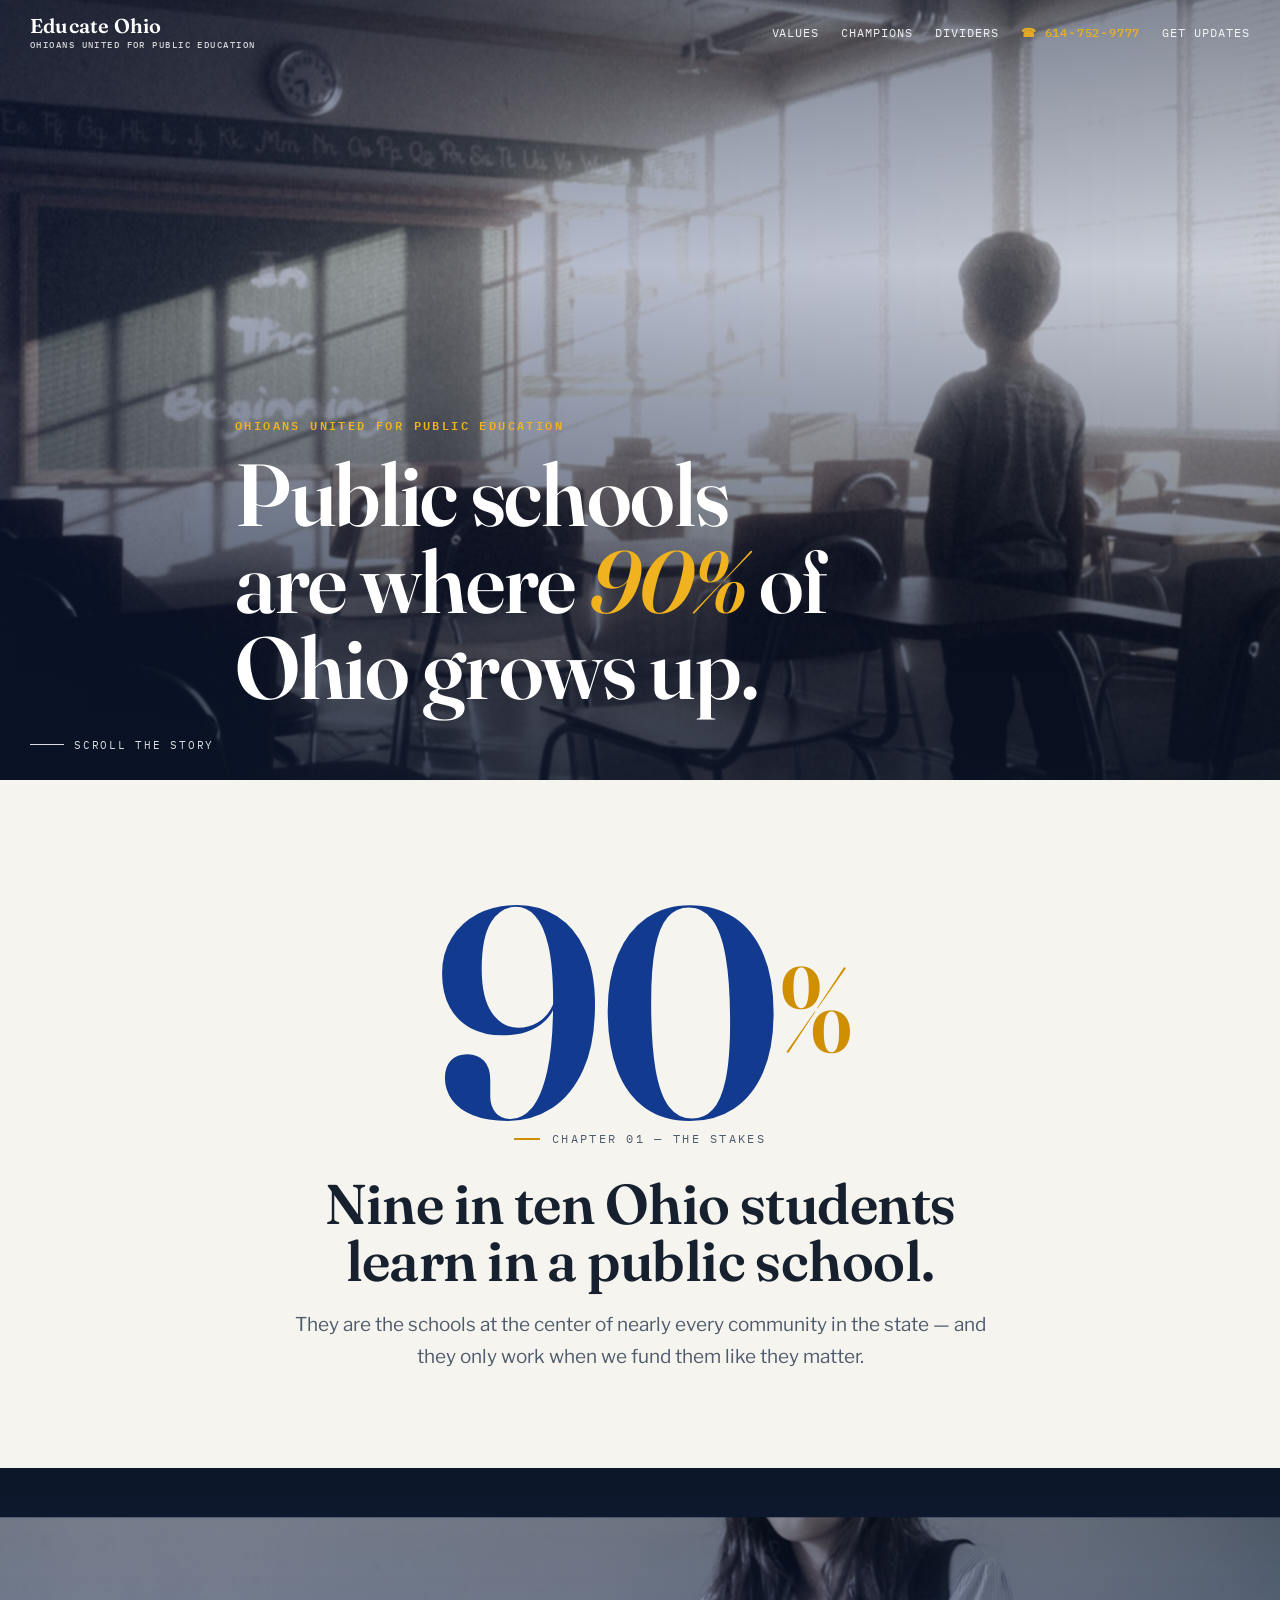
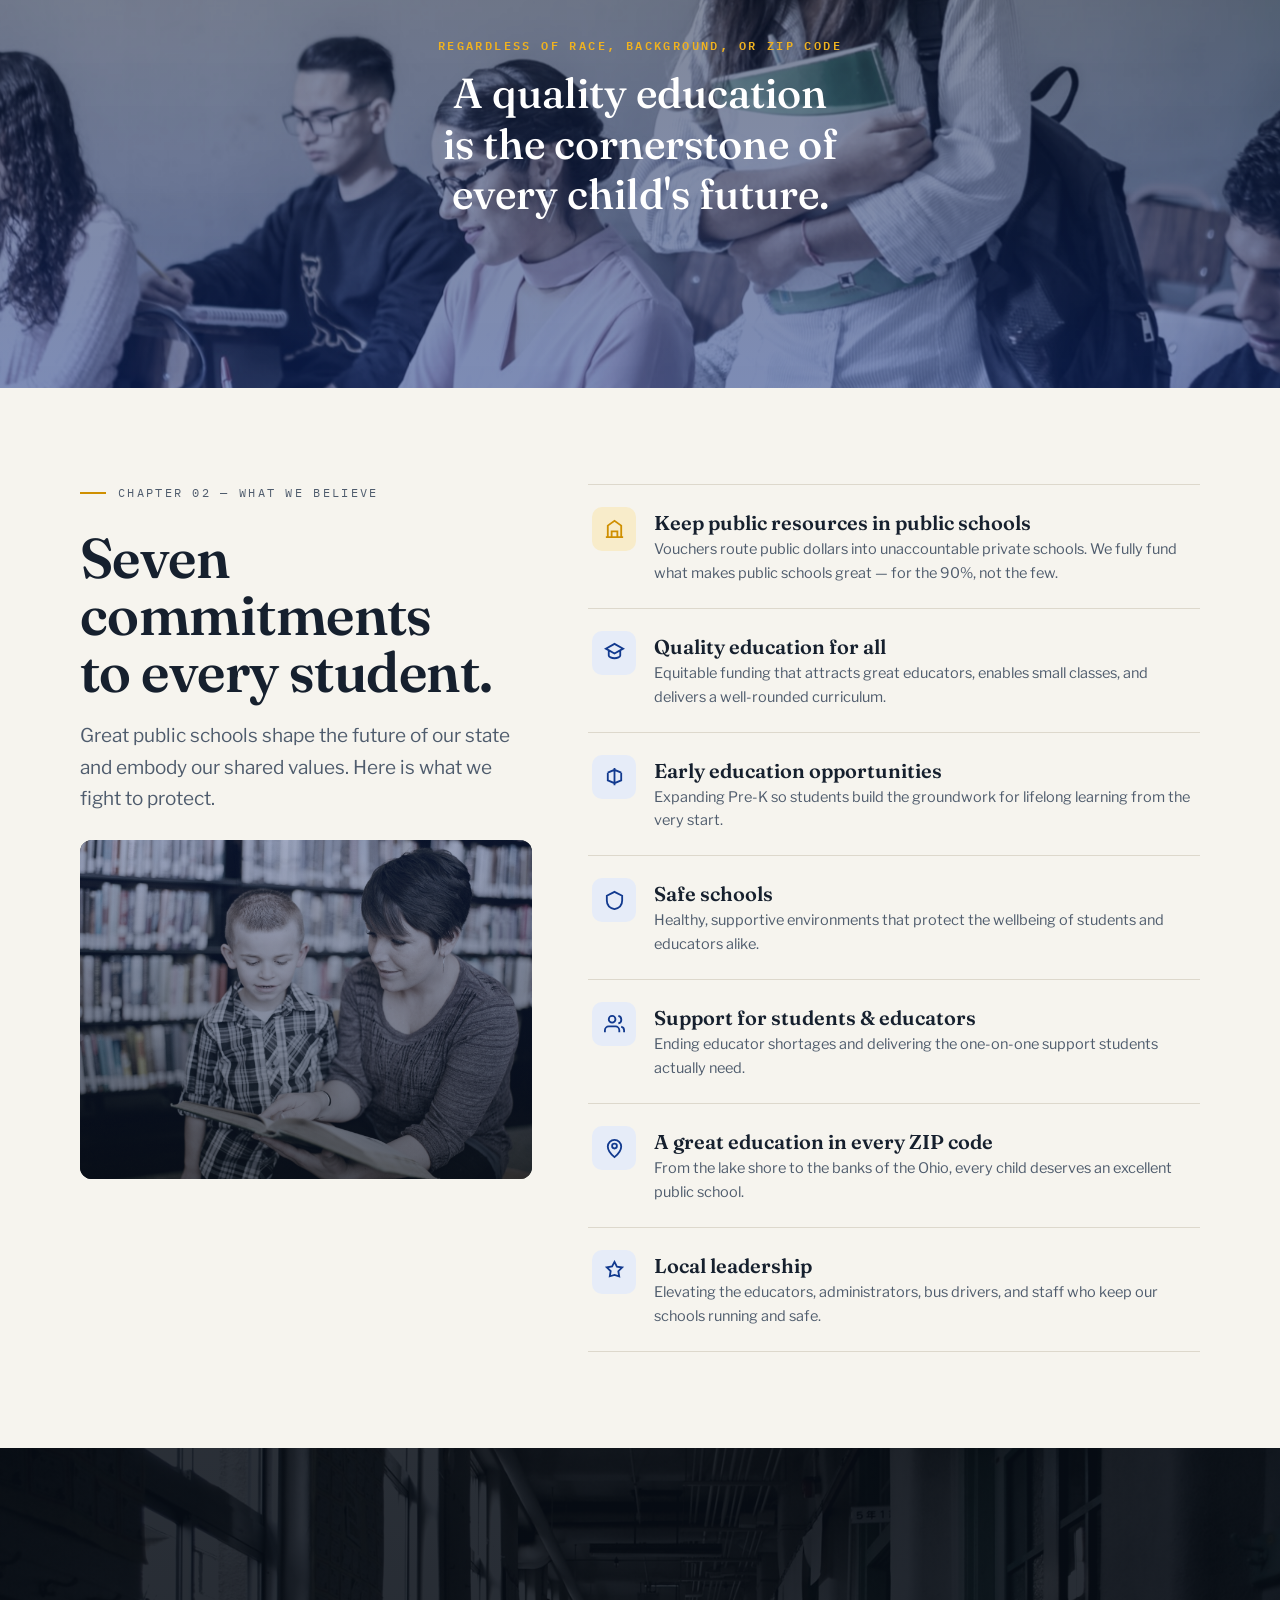
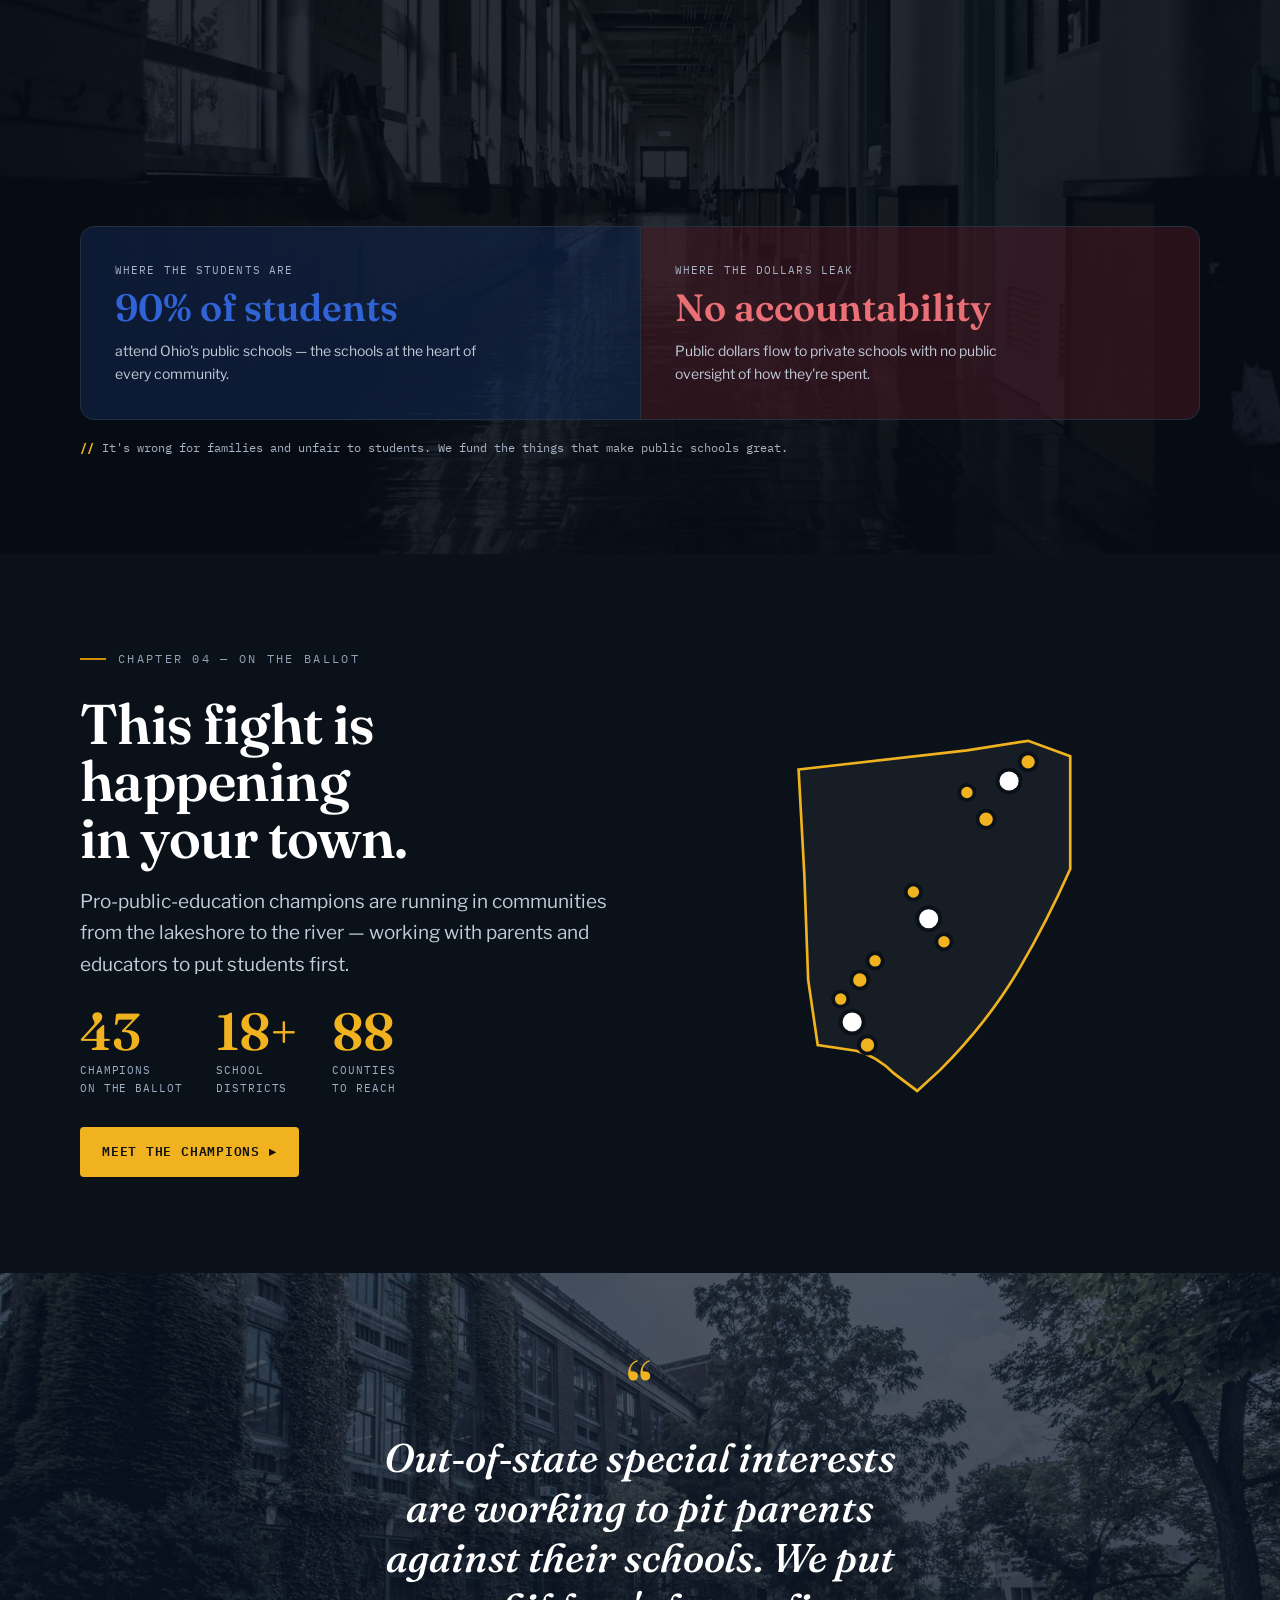
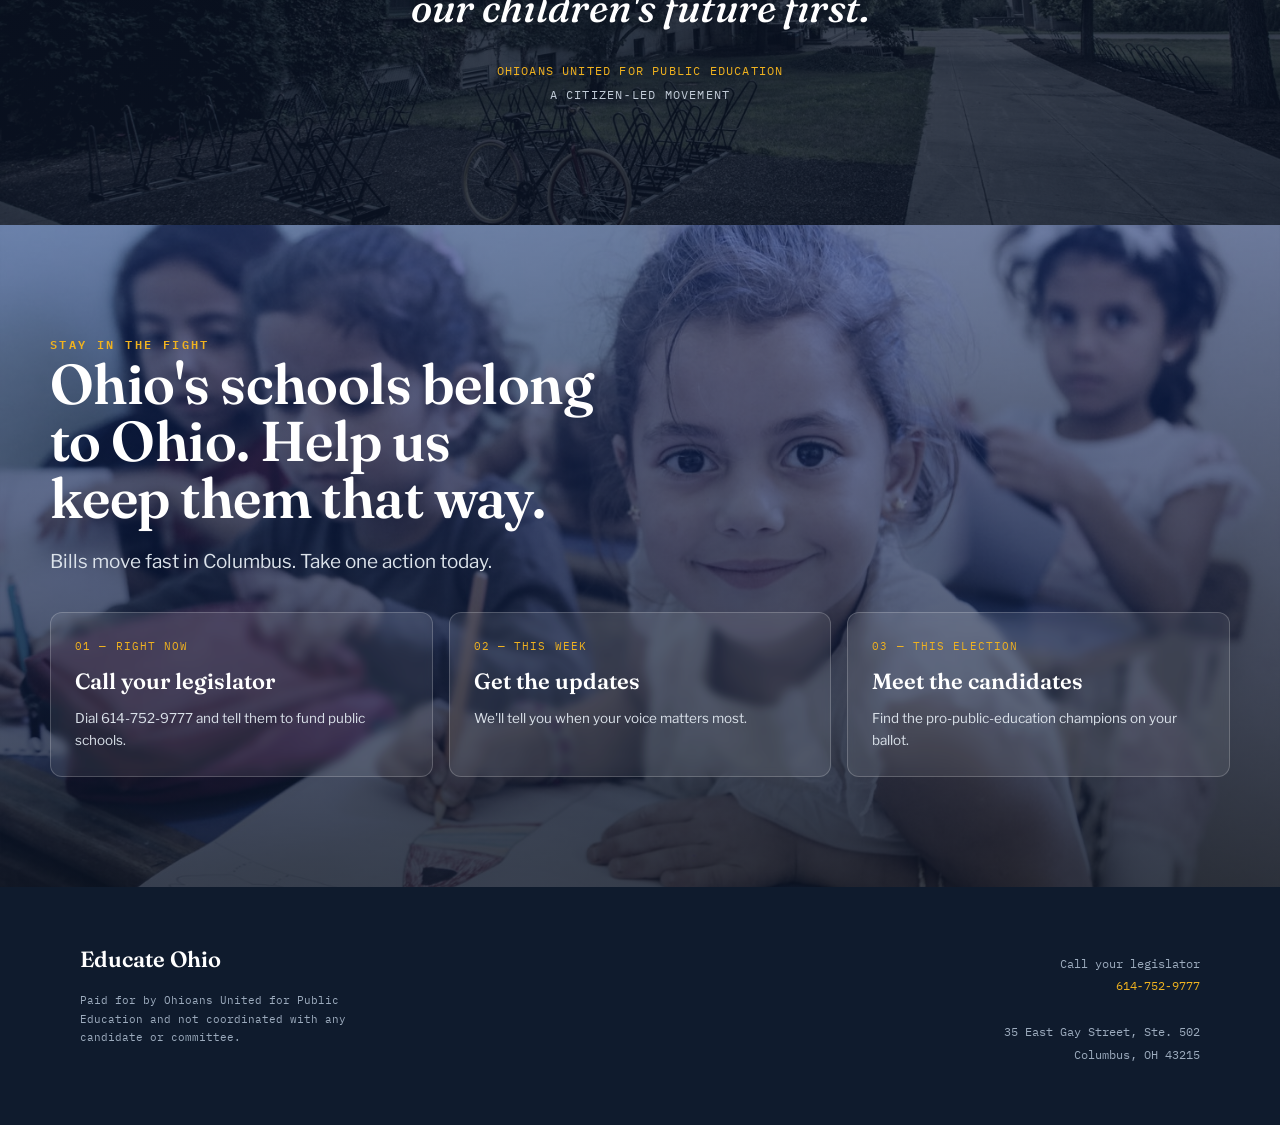
==== index.html @ 56f3910c "Add Community Dividers page: data-driven roster (24), shared filter script, red accent Co-Authored-B" ====
<!DOCTYPE html>
<html lang="en">
<head>
<meta charset="utf-8">
<meta name="viewport" content="width=device-width, initial-scale=1">
<title>Educate Ohio — Public Schools Are Where 90% of Ohio Grows Up</title>
<meta name="description" content="Ohioans United for Public Education — a citizen-led movement fighting for the public schools 90% of Ohio students attend.">
<meta property="og:title" content="Educate Ohio">
<meta property="og:description" content="Ohio families fighting for the schools we deserve.">
<meta property="og:type" content="website">
<link rel="preconnect" href="https://fonts.googleapis.com">
<link rel="preconnect" href="https://fonts.gstatic.com" crossorigin>
<link rel="stylesheet" href="https://fonts.googleapis.com/css2?family=Fraunces:ital,opsz,wght@0,9..144,400;0,9..144,500;0,9..144,600;0,9..144,700;1,9..144,500&family=Libre+Franklin:wght@400;500;600;700&family=IBM+Plex+Mono:wght@400;500;600&display=swap">
<link rel="stylesheet" href="assets/css/style.css">
</head>
<body>

<header class="topbar" id="topbar">
  <a class="brand" href="index.html">Educate Ohio<small>Ohioans United for Public Education</small></a>
  <nav>
    <a href="#values" class="hide">Values</a>
    <a href="candidates.html">Champions</a>
    <a href="dividers.html" class="hide">Dividers</a>
    <a href="tel:6147529777" class="call">&#9742; 614&#8209;752&#8209;9777</a>
    <a href="#act">Get Updates</a>
  </nav>
</header>

<main id="top">

  <!-- HERO -->
  <section class="hero">
    <div class="figduo"><img data-parallax="0.06" src="assets/img/photos/hero-classroom.jpg" alt="A child stands alone in a sunlit public-school classroom" fetchpriority="high"></div>
    <div class="wrap hero-inner">
      <p class="eyebrow">Ohioans united for public education</p>
      <h1>Public schools are where <em>90%</em> of Ohio grows up.</h1>
    </div>
    <div class="scrollcue"><span class="ln"></span> Scroll the story</div>
  </section>

  <!-- CHAPTER 1 · THE STAKES -->
  <section class="chapter stakes">
    <div class="wrap narrow reveal">
      <div class="num"><span data-count="90">90</span><span class="pct">%</span></div>
      <p class="chap-label center">Chapter 01 — The stakes</p>
      <h2 class="big">Nine in ten Ohio students learn in a public school.</h2>
      <p class="lead">They are the schools at the center of nearly every community in the state — and they only work when we fund them like they matter.</p>
    </div>
  </section>

  <!-- BAND · parallax image -->
  <section class="band">
    <div class="figduo"><img data-parallax="0.14" src="assets/img/photos/quality.jpg" alt="Diverse students in an Ohio classroom"></div>
    <div class="band-inner reveal">
      <p class="eyebrow">Regardless of race, background, or ZIP code</p>
      <p class="line">A quality education is the cornerstone of every child's future.</p>
    </div>
  </section>

  <!-- CHAPTER 2 · VALUES -->
  <section class="chapter" id="values">
    <div class="wrap values">
      <div class="side reveal">
        <p class="chap-label">Chapter 02 — What we believe</p>
        <h2 class="big">Seven commitments to every student.</h2>
        <p class="lead">Great public schools shape the future of our state and embody our shared values. Here is what we fight to protect.</p>
        <div class="thumb"><div class="figduo"><img loading="lazy" src="assets/img/photos/educators.jpg" alt="A teacher reading with a young student"></div></div>
      </div>
      <div class="vlist reveal">
        <div class="vitem flag">
          <span class="ico"><svg viewBox="0 0 24 24"><path d="M3 21h18M5 21V9l7-5 7 5v12M9 21v-6h6v6"/></svg></span>
          <div><h3>Keep public resources in public schools</h3>
          <p>Vouchers route public dollars into unaccountable private schools. We fully fund what makes public schools great — for the 90%, not the few.</p></div>
        </div>
        <div class="vitem">
          <span class="ico"><svg viewBox="0 0 24 24"><path d="M12 3l9 5-9 5-9-5 9-5zM6 10v5c0 1.5 3 3 6 3s6-1.5 6-3v-5"/></svg></span>
          <div><h3>Quality education for all</h3>
          <p>Equitable funding that attracts great educators, enables small classes, and delivers a well&#8209;rounded curriculum.</p></div>
        </div>
        <div class="vitem">
          <span class="ico"><svg viewBox="0 0 24 24"><path d="M12 3v18M5 8l7-3 7 3M5 8v8l7 3 7-3V8"/></svg></span>
          <div><h3>Early education opportunities</h3>
          <p>Expanding Pre&#8209;K so students build the groundwork for lifelong learning from the very start.</p></div>
        </div>
        <div class="vitem">
          <span class="ico"><svg viewBox="0 0 24 24"><path d="M12 3l8 4v5c0 5-3.5 8-8 9-4.5-1-8-4-8-9V7l8-4z"/></svg></span>
          <div><h3>Safe schools</h3>
          <p>Healthy, supportive environments that protect the wellbeing of students and educators alike.</p></div>
        </div>
        <div class="vitem">
          <span class="ico"><svg viewBox="0 0 24 24"><path d="M17 20v-2a4 4 0 0 0-4-4H6a4 4 0 0 0-4 4v2M9.5 10a3.5 3.5 0 1 0 0-7 3.5 3.5 0 0 0 0 7zM22 20v-2a4 4 0 0 0-3-3.9M16 3.1a4 4 0 0 1 0 7.8"/></svg></span>
          <div><h3>Support for students &amp; educators</h3>
          <p>Ending educator shortages and delivering the one&#8209;on&#8209;one support students actually need.</p></div>
        </div>
        <div class="vitem">
          <span class="ico"><svg viewBox="0 0 24 24"><path d="M12 21s-7-5.5-7-11a7 7 0 0 1 14 0c0 5.5-7 11-7 11zM12 12a2.5 2.5 0 1 0 0-5 2.5 2.5 0 0 0 0 5z"/></svg></span>
          <div><h3>A great education in every ZIP code</h3>
          <p>From the lake shore to the banks of the Ohio, every child deserves an excellent public school.</p></div>
        </div>
        <div class="vitem">
          <span class="ico"><svg viewBox="0 0 24 24"><path d="M12 2l2.5 5 5.5.8-4 3.9.9 5.5L12 15.5 7.1 17l.9-5.5-4-3.9 5.5-.8L12 2z"/></svg></span>
          <div><h3>Local leadership</h3>
          <p>Elevating the educators, administrators, bus drivers, and staff who keep our schools running and safe.</p></div>
        </div>
      </div>
    </div>
  </section>

  <!-- CHAPTER 3 · MONEY -->
  <section class="chapter money-sec">
    <div class="figduo"><img loading="lazy" src="assets/img/photos/hallway.jpg" alt="An empty school hallway"></div>
    <div class="wrap narrow reveal">
      <p class="chap-label">Chapter 03 — Follow the money</p>
      <h2 class="big">Public money, private schools.</h2>
      <p class="lead">Voucher programs take our public dollars and put them where the public can't follow — forcing working families to subsidize education for the very wealthy.</p>
    </div>
    <div class="wrap reveal">
      <div class="money-grid">
        <div class="cell public">
          <p class="tag">Where the students are</p>
          <p class="amt">90% of students</p>
          <p class="d">attend Ohio's public schools — the schools at the heart of every community.</p>
        </div>
        <div class="cell private">
          <p class="tag">Where the dollars leak</p>
          <p class="amt">No accountability</p>
          <p class="d">Public dollars flow to private schools with no public oversight of how they're spent.</p>
        </div>
      </div>
      <p class="money-note"><b>//</b> It's wrong for families and unfair to students. We fund the things that make public schools great.</p>
    </div>
  </section>

  <!-- CHAPTER 4 · CHAMPIONS -->
  <section class="chapter map-sec" id="champions">
    <div class="wrap map-grid">
      <div class="reveal">
        <p class="chap-label">Chapter 04 — On the ballot</p>
        <h2 class="big">This fight is happening in your town.</h2>
        <p class="lead">Pro&#8209;public&#8209;education champions are running in communities from the lakeshore to the river — working with parents and educators to put students first.</p>
        <div class="punch">
          <div class="p"><div class="n"><span data-count="43">43</span></div><div class="l">Champions<br>on the ballot</div></div>
          <div class="p"><div class="n"><span data-count="18">18</span>+</div><div class="l">School<br>districts</div></div>
          <div class="p"><div class="n"><span data-count="88">88</span></div><div class="l">Counties<br>to reach</div></div>
        </div>
        <a class="btn gold" href="candidates.html">Meet the champions &#9656;</a>
      </div>
      <div class="map-box reveal">
        <svg viewBox="0 0 200 230" role="img" aria-label="Map of Ohio with pins marking school districts that have pro-public-education candidates">
          <path class="state" d="M30 40 L118 30 L150 25 L172 33 L172 92 C164 110 156 126 146 143 C135 162 121 180 104 197 L92 208 L80 199 C74 193 68 189 60 187 L40 184 L35 150 L33 95 Z"/>
          <circle class="pin big" cx="140" cy="46" r="6"><title>Northeast Ohio</title></circle>
          <circle class="pin" cx="150" cy="36" r="4.5"/>
          <circle class="pin" cx="128" cy="66" r="4.5"/>
          <circle class="pin" cx="118" cy="52" r="4"/>
          <circle class="pin big" cx="98" cy="118" r="6"><title>Central Ohio</title></circle>
          <circle class="pin" cx="90" cy="104" r="4"/>
          <circle class="pin" cx="106" cy="130" r="4"/>
          <circle class="pin big" cx="58" cy="172" r="6"><title>Southwest Ohio</title></circle>
          <circle class="pin" cx="66" cy="184" r="4.5"/>
          <circle class="pin" cx="62" cy="150" r="4.5"/>
          <circle class="pin" cx="52" cy="160" r="4"/>
          <circle class="pin" cx="70" cy="140" r="4"/>
        </svg>
      </div>
    </div>
  </section>

  <!-- CHAPTER 5 · VOICE -->
  <section class="voice">
    <div class="figduo"><img loading="lazy" src="assets/img/photos/community.jpg" alt="An Ohio public school building"></div>
    <div class="wrap inner narrow reveal">
      <span class="mark">&#8220;</span>
      <blockquote>Out&#8209;of&#8209;state special interests are working to pit parents against their schools. We put our children's future first.</blockquote>
      <cite>Ohioans United for Public Education<span>A citizen&#8209;led movement</span></cite>
    </div>
  </section>

  <!-- CHAPTER 6 · ACTION -->
  <section class="action" id="act">
    <div class="figduo"><img loading="lazy" src="assets/img/photos/early.jpg" alt="A smiling student in an Ohio classroom"></div>
    <div class="wrap inner reveal">
      <p class="eyebrow">Stay in the fight</p>
      <h2 class="big">Ohio's schools belong to Ohio. Help us keep them that way.</h2>
      <p class="lead">Bills move fast in Columbus. Take one action today.</p>
      <div class="act-cards">
        <a class="act" href="tel:6147529777">
          <span class="k">01 — Right now</span>
          <span class="t">Call your legislator</span>
          <span class="s">Dial 614&#8209;752&#8209;9777 and tell them to fund public schools.</span>
        </a>
        <a class="act" href="#act">
          <span class="k">02 — This week</span>
          <span class="t">Get the updates</span>
          <span class="s">We'll tell you when your voice matters most.</span>
        </a>
        <a class="act" href="candidates.html">
          <span class="k">03 — This election</span>
          <span class="t">Meet the candidates</span>
          <span class="s">Find the pro&#8209;public&#8209;education champions on your ballot.</span>
        </a>
      </div>
    </div>
  </section>
</main>

<footer class="site">
  <div class="wrap grid">
    <div>
      <div class="brand">Educate Ohio</div>
      <p class="disc">Paid for by Ohioans United for Public Education and not coordinated with any candidate or committee.</p>
    </div>
    <p class="addr">
      Call your legislator<br><a href="tel:6147529777">614&#8209;752&#8209;9777</a><br><br>
      35 East Gay Street, Ste. 502<br>Columbus, OH 43215
    </p>
  </div>
</footer>

<script src="assets/js/main.js" defer></script>
</body>
</html>
---- assets/css/style.css ----
/* ============================================================
   Educate Ohio — shared styles
   Ohioans United for Public Education
   ============================================================ */
:root{
  --paper:#f6f4ee; --surface:#ffffff; --ink:#16202e; --ink-soft:#4f5c6d;
  --ink-deep:#0f1b2d; --line:#ddd8cc; --line-soft:#eae6db;
  --blue:#123a8f; --blue-bright:#2f63d6; --blue-wash:#e6ecf8;
  --gold:#cf8f00; --gold-bright:#f0b21f; --gold-wash:#f8ecca;
  --scarlet:#bf2b34; --scarlet-wash:#f6e0e0;
  --serif:'Fraunces',Georgia,'Times New Roman',serif;
  --sans:'Libre Franklin',system-ui,-apple-system,sans-serif;
  --mono:'IBM Plex Mono',ui-monospace,Menlo,monospace;
  --maxw:1180px;
}
@media (prefers-color-scheme:dark){:root:not([data-theme="light"]){
  --paper:#0d141d; --surface:#141f2c; --ink:#eef2f7; --ink-soft:#9cabbd;
  --ink-deep:#070d16; --line:#26323f; --line-soft:#1d2833;
  --blue:#6f9bef; --blue-bright:#8fb2f6; --blue-wash:#172742;
  --gold:#f0b21f; --gold-bright:#ffc648; --gold-wash:#33280d;
  --scarlet:#e56b72; --scarlet-wash:#3a1f22;
}}
:root[data-theme="dark"]{
  --paper:#0d141d; --surface:#141f2c; --ink:#eef2f7; --ink-soft:#9cabbd;
  --ink-deep:#070d16; --line:#26323f; --line-soft:#1d2833;
  --blue:#6f9bef; --blue-bright:#8fb2f6; --blue-wash:#172742;
  --gold:#f0b21f; --gold-bright:#ffc648; --gold-wash:#33280d;
  --scarlet:#e56b72; --scarlet-wash:#3a1f22;
}
*{box-sizing:border-box}
html{scroll-behavior:smooth}
body{margin:0;background:var(--paper);color:var(--ink);font-family:var(--sans);
  line-height:1.65;-webkit-font-smoothing:antialiased}
img{max-width:100%}
a{color:inherit}
.wrap{max-width:var(--maxw);margin:0 auto;padding:0 30px}
.narrow{max-width:760px}
.eyebrow{font-family:var(--mono);font-size:12px;letter-spacing:.2em;text-transform:uppercase;
  font-weight:600;color:var(--blue);margin:0}
.serif{font-family:var(--serif)}

/* ---------- reveal motion ---------- */
.js .reveal{opacity:0;transform:translateY(26px);
  transition:opacity .85s cubic-bezier(.2,.7,.2,1),transform .85s cubic-bezier(.2,.7,.2,1)}
.js .reveal.in{opacity:1;transform:none}
@media (prefers-reduced-motion:reduce){.js .reveal{opacity:1!important;transform:none!important}}

/* ---------- top bar ---------- */
.topbar{position:fixed;top:0;left:0;right:0;z-index:60;display:flex;align-items:center;gap:20px;
  padding:16px 30px;transition:background .3s,border-color .3s,color .3s;
  border-bottom:1px solid transparent;color:#fff}
.topbar.solid{background:color-mix(in srgb,var(--paper) 90%,transparent);backdrop-filter:blur(10px);
  border-bottom-color:var(--line);color:var(--ink)}
.topbar.static{position:sticky;background:color-mix(in srgb,var(--paper) 90%,transparent);
  backdrop-filter:blur(10px);border-bottom-color:var(--line);color:var(--ink)}
.topbar .brand{font-family:var(--serif);font-weight:600;font-size:20px;letter-spacing:.01em;
  text-decoration:none;margin-right:auto;line-height:1}
.topbar .brand small{display:block;font-family:var(--mono);font-size:9px;letter-spacing:.16em;
  font-weight:500;opacity:.8;margin-top:4px;text-transform:uppercase}
.topbar nav{display:flex;align-items:center;gap:22px;font-family:var(--mono);font-size:12px;
  letter-spacing:.08em;text-transform:uppercase}
.topbar nav a{text-decoration:none;opacity:.9}
.topbar nav a:hover{opacity:1}
.topbar .call{color:var(--gold-bright);font-weight:600}
.topbar.solid .call,.topbar.static .call{color:var(--gold)}
@media(max-width:760px){.topbar nav a.hide{display:none}}

/* ---------- image wash helper ---------- */
.figduo{position:relative;overflow:hidden;background:var(--ink-deep)}
.figduo img{width:100%;height:100%;object-fit:cover;display:block;
  filter:grayscale(.55) contrast(1.06) saturate(.72)}
.figduo::after{content:"";position:absolute;inset:0;pointer-events:none;
  background:linear-gradient(180deg,rgba(18,45,120,.34),rgba(11,20,38,.62))}

/* ---------- hero ---------- */
.hero{position:relative;height:min(90vh,780px);min-height:540px;display:flex;align-items:flex-end}
.hero .figduo{position:absolute;inset:0}
.hero .figduo img{will-change:transform;transform:scale(1.08)}
.hero .figduo::after{background:
  linear-gradient(180deg,rgba(11,20,38,.45) 0%,rgba(11,20,38,.12) 34%,rgba(11,20,38,.78) 100%),
  linear-gradient(90deg,rgba(18,45,120,.30),rgba(18,45,120,.10))}
.hero-inner{position:relative;z-index:2;color:#fff;padding-bottom:70px}
.hero .eyebrow{color:var(--gold-bright)}
.hero h1{font-family:var(--serif);font-weight:600;font-size:clamp(40px,7vw,88px);line-height:.98;
  letter-spacing:-.015em;margin:16px 0 0;max-width:15ch;text-wrap:balance}
.hero h1 em{font-style:italic;color:var(--gold-bright)}
.scrollcue{position:absolute;left:30px;bottom:26px;z-index:2;color:#fff;font-family:var(--mono);
  font-size:11px;letter-spacing:.16em;text-transform:uppercase;display:flex;align-items:center;gap:10px;opacity:.85}
.scrollcue .ln{width:34px;height:1px;background:#fff;position:relative;overflow:hidden}
.scrollcue .ln::after{content:"";position:absolute;inset:0;background:var(--gold-bright);
  transform:translateX(-100%);animation:sweep 2.4s ease-in-out infinite}
@keyframes sweep{0%{transform:translateX(-100%)}55%{transform:translateX(0)}100%{transform:translateX(100%)}}
@media(prefers-reduced-motion:reduce){.scrollcue .ln::after{animation:none;transform:none;opacity:.6}
  .hero .figduo img{transform:none}}

/* ---------- section scaffolding ---------- */
section{position:relative}
.chapter{padding:96px 0}
.chap-label{font-family:var(--mono);font-size:11.5px;letter-spacing:.2em;text-transform:uppercase;
  color:var(--ink-soft);display:flex;align-items:center;gap:12px;margin:0 0 26px}
.chap-label::before{content:"";width:26px;height:2px;background:var(--gold)}
.chap-label.center{justify-content:center}
h2.big{font-family:var(--serif);font-weight:600;font-size:clamp(30px,5vw,56px);line-height:1.02;
  letter-spacing:-.01em;margin:0 0 20px;text-wrap:balance}
.lead{font-size:19px;color:var(--ink-soft);max-width:56ch;margin:0}

/* ---------- stakes / big stat ---------- */
.stakes{text-align:center;padding:110px 0 96px}
.stakes .num{font-family:var(--serif);font-weight:600;font-size:clamp(140px,24vw,300px);line-height:.8;
  color:var(--blue);letter-spacing:-.02em;font-variant-numeric:tabular-nums}
.stakes .num .pct{font-size:.4em;color:var(--gold);vertical-align:.55em;margin-left:.03em}
.stakes h2.big{margin-top:6px}
.stakes .lead{margin:0 auto}

/* ---------- full-bleed parallax band ---------- */
.band{position:relative;height:min(60vh,520px);min-height:340px;display:flex;align-items:center;
  justify-content:center;text-align:center;color:#fff;overflow:hidden}
.band .figduo{position:absolute;inset:0}
.band .figduo img{will-change:transform}
.band .figduo::after{background:linear-gradient(180deg,rgba(11,20,38,.5),rgba(18,45,120,.55))}
.band .band-inner{position:relative;z-index:2;padding:0 30px}
.band .band-inner .eyebrow{color:var(--gold-bright)}
.band blockquote,.band p.line{font-family:var(--serif);font-weight:500;font-size:clamp(24px,3.6vw,42px);
  line-height:1.2;margin:12px auto 0;max-width:20ch;text-wrap:balance}

/* ---------- values ---------- */
.values{display:grid;grid-template-columns:minmax(0,.85fr) minmax(0,1.15fr);gap:56px;align-items:start}
.values .side{position:sticky;top:100px}
.values .side .thumb{margin-top:26px;border-radius:12px;overflow:hidden;aspect-ratio:4/3}
.values .side .thumb .figduo{height:100%}
.vlist{display:flex;flex-direction:column;border-top:1px solid var(--line)}
.vitem{display:grid;grid-template-columns:44px 1fr;gap:18px;padding:22px 4px;
  border-bottom:1px solid var(--line);align-items:start}
.vitem .ico{width:44px;height:44px;border-radius:10px;background:var(--blue-wash);color:var(--blue);
  display:grid;place-items:center}
.vitem.flag .ico{background:var(--gold-wash);color:var(--gold)}
.vitem .ico svg{width:23px;height:23px;stroke:currentColor;fill:none;stroke-width:1.9}
.vitem h3{font-family:var(--serif);font-weight:600;font-size:20px;margin:4px 0 4px;line-height:1.15}
.vitem p{margin:0;font-size:14.5px;color:var(--ink-soft)}
@media(max-width:860px){.values{grid-template-columns:1fr;gap:30px}.values .side{position:static}
  .values .side .thumb{display:none}}

/* ---------- money / voucher ---------- */
.money-sec{position:relative;overflow:hidden;color:#eef2f7}
.money-sec .figduo{position:absolute;inset:0}
.money-sec .figduo::after{background:linear-gradient(180deg,rgba(7,13,22,.86),rgba(7,13,22,.9))}
.money-sec .wrap{position:relative;z-index:2}
.money-sec .chap-label{color:#93a3b7}
.money-sec h2.big{color:#fff}
.money-sec .lead{color:#c2ccd8}
.money-grid{display:grid;grid-template-columns:1fr 1fr;gap:0;margin-top:40px;
  border:1px solid #24303f;border-radius:14px;overflow:hidden;background:rgba(10,17,25,.4)}
.money-grid .cell{padding:34px}
.money-grid .public{background:rgba(47,99,214,.16)}
.money-grid .private{background:rgba(191,43,52,.18);border-left:1px solid #24303f}
.money-grid .tag{font-family:var(--mono);font-size:11px;letter-spacing:.1em;text-transform:uppercase;
  color:#a7b4c4;margin:0 0 10px}
.money-grid .amt{font-family:var(--serif);font-weight:600;font-size:38px;line-height:1;margin:0}
.money-grid .public .amt{color:var(--blue-bright)}
.money-grid .private .amt{color:#e97077}
.money-grid p.d{font-size:14px;color:#c2ccd8;margin:12px 0 0;max-width:38ch}
.money-note{font-family:var(--mono);font-size:12px;color:#a7b4c4;margin:18px 0 0;
  display:flex;gap:8px;align-items:baseline}
.money-note b{color:var(--gold-bright)}
@media(max-width:640px){.money-grid{grid-template-columns:1fr}
  .money-grid .private{border-left:none;border-top:1px solid #24303f}}

/* ---------- champions / map ---------- */
.map-sec{background:var(--ink)}
:root:not([data-theme="light"]) .map-sec{background:#0a1119}
.map-sec{color:#eef2f7}
.map-grid{display:grid;grid-template-columns:1fr 1fr;gap:50px;align-items:center}
.map-sec .chap-label{color:#93a3b7}
.map-sec h2.big{color:#fff}
.map-sec .lead{color:#c2ccd8;margin-bottom:28px}
.punch{display:flex;gap:34px;margin:0 0 30px;flex-wrap:wrap}
.punch .p .n{font-family:var(--serif);font-weight:600;font-size:52px;line-height:.9;color:var(--gold-bright)}
.punch .p .l{font-family:var(--mono);font-size:11px;letter-spacing:.08em;text-transform:uppercase;
  color:#9fb0c4;margin-top:6px}
.map-box svg{width:100%;height:auto;max-height:440px;display:block}
.map-box .state{fill:rgba(255,255,255,.05);stroke:var(--gold-bright);stroke-width:1.4}
.map-box .pin{fill:var(--gold-bright);stroke:#0a1119;stroke-width:2;transition:transform .2s,fill .2s}
.map-box .pin.big{fill:#fff}
.map-box .pin:hover{transform:scale(1.35);transform-box:fill-box;transform-origin:center;fill:#fff;cursor:pointer}
@media(max-width:860px){.map-grid{grid-template-columns:1fr;gap:30px}}

/* ---------- buttons ---------- */
.btn{font-family:var(--mono);font-size:13px;letter-spacing:.06em;text-transform:uppercase;font-weight:600;
  text-decoration:none;padding:14px 22px;border-radius:4px;display:inline-flex;align-items:center;gap:9px;
  transition:transform .15s ease;border:none;cursor:pointer}
.btn:hover{transform:translateY(-2px)}
.btn.gold{background:var(--gold-bright);color:#111}
.btn.blue{background:var(--blue);color:#fff}
:root:not([data-theme="light"]) .btn.blue{color:#0d141d}
.btn.line{border:1.5px solid currentColor;background:transparent;color:inherit}

/* ---------- voice / quote ---------- */
.voice{position:relative;color:#fff}
.voice .figduo{position:absolute;inset:0}
.voice .figduo::after{background:linear-gradient(180deg,rgba(11,20,38,.72),rgba(11,20,38,.82))}
.voice .inner{position:relative;z-index:2;padding:120px 0;text-align:center}
.voice blockquote{font-family:var(--serif);font-weight:500;font-style:italic;
  font-size:clamp(24px,3.6vw,40px);line-height:1.25;margin:0 auto;max-width:22ch;text-wrap:balance}
.voice .mark{font-family:var(--serif);font-size:80px;line-height:0;color:var(--gold-bright);
  display:block;height:40px}
.voice cite{display:block;margin-top:28px;font-family:var(--mono);font-size:12px;letter-spacing:.1em;
  text-transform:uppercase;font-style:normal;color:var(--gold-bright)}
.voice cite span{display:block;color:#c2ccd8;margin-top:5px}

/* ---------- action ---------- */
.action{position:relative;color:#fff}
.action .figduo{position:absolute;inset:0}
.action .figduo::after{background:linear-gradient(180deg,rgba(18,45,120,.55),rgba(11,20,38,.8))}
.action .inner{position:relative;z-index:2;padding:110px 0}
.action .eyebrow{color:var(--gold-bright)}
.action h2.big{color:#fff;max-width:16ch}
.action .lead{color:#dbe2ea;margin-bottom:34px}
.act-cards{display:grid;grid-template-columns:repeat(3,1fr);gap:16px}
.act{background:rgba(255,255,255,.08);backdrop-filter:blur(4px);border:1px solid rgba(255,255,255,.2);
  border-radius:12px;padding:24px;text-decoration:none;color:#fff;display:flex;flex-direction:column;gap:8px;
  transition:transform .15s ease,background .2s}
.act:hover{transform:translateY(-3px);background:rgba(255,255,255,.14)}
.act .k{font-family:var(--mono);font-size:11px;letter-spacing:.1em;text-transform:uppercase;color:var(--gold-bright)}
.act .t{font-family:var(--serif);font-weight:600;font-size:22px}
.act .s{font-size:13.5px;color:#dbe2ea}
@media(max-width:720px){.act-cards{grid-template-columns:1fr}}

/* ---------- footer ---------- */
footer.site{background:var(--ink-deep);color:#9cabbd;padding:54px 0 46px;font-size:13.5px}
footer.site .grid{display:flex;justify-content:space-between;gap:34px;flex-wrap:wrap;align-items:flex-start}
footer.site .brand{font-family:var(--serif);font-weight:600;font-size:22px;color:#fff}
footer.site .disc{max-width:42ch;font-family:var(--mono);font-size:11px;line-height:1.7;margin-top:14px}
footer.site .addr{font-family:var(--mono);font-size:12px;line-height:1.9;text-align:right}
footer.site a{color:var(--gold-bright);text-decoration:none}
@media(max-width:600px){footer.site .addr{text-align:left}}

/* ============================================================
   Candidates page
   ============================================================ */
.page-head{padding:130px 0 40px;background:var(--ink);color:#fff;position:relative;overflow:hidden}
:root:not([data-theme="light"]) .page-head{background:#0a1119}
.page-head .eyebrow{color:var(--gold-bright)}
.page-head h1{font-family:var(--serif);font-weight:600;font-size:clamp(34px,5.5vw,60px);
  line-height:1;margin:14px 0 16px;letter-spacing:-.01em}
.page-head p{color:#c2ccd8;font-size:18px;max-width:60ch;margin:0}
.page-head .punch{margin-top:34px}

.controls{position:sticky;top:0;z-index:40;background:color-mix(in srgb,var(--paper) 92%,transparent);
  backdrop-filter:blur(10px);border-bottom:1px solid var(--line);padding:16px 0}
.controls .row{display:flex;gap:14px;align-items:center;flex-wrap:wrap}
.controls input,.controls select{font-family:var(--sans);font-size:14.5px;padding:11px 14px;
  border-radius:6px;border:1px solid var(--line);background:var(--surface);color:var(--ink)}
.controls input{flex:1;min-width:200px}
.controls select{min-width:200px}
.controls .count{font-family:var(--mono);font-size:12px;color:var(--ink-soft);
  letter-spacing:.05em;margin-left:auto;white-space:nowrap}
.controls .count b{color:var(--blue);font-weight:600}

.roster{padding:40px 0 90px}
.cgrid{display:grid;grid-template-columns:repeat(auto-fill,minmax(200px,1fr));gap:20px}
.card{background:var(--surface);border:1px solid var(--line);border-radius:12px;overflow:hidden;
  display:flex;flex-direction:column;transition:transform .18s ease,box-shadow .18s ease}
.card:hover{transform:translateY(-4px);box-shadow:0 10px 30px rgba(15,27,45,.12)}
.card .ph{aspect-ratio:1;overflow:hidden;background:var(--blue-wash)}
.card .ph img{width:100%;height:100%;object-fit:cover;display:block}
.card .body{padding:16px 16px 18px}
.card .name{font-family:var(--serif);font-weight:600;font-size:18px;line-height:1.15;margin:0}
.card .dist{font-family:var(--mono);font-size:11px;letter-spacing:.04em;color:var(--ink-soft);
  margin:8px 0 0;text-transform:uppercase;display:flex;gap:7px;align-items:baseline}
.card .dist::before{content:"";width:7px;height:7px;border-radius:50%;background:var(--gold);flex:none;
  position:relative;top:1px}
.empty{text-align:center;padding:60px 0;color:var(--ink-soft);font-family:var(--mono);font-size:14px}
.card.hide{display:none}
@media(max-width:520px){.cgrid{grid-template-columns:1fr 1fr;gap:14px}}

/* accountability (Community Dividers) variant */
body.warn .page-head .eyebrow{color:#e97077}
body.warn .page-head .punch .p .n{color:#e97077}
body.warn .controls .count b{color:var(--scarlet)}
body.warn .card .dist::before{background:var(--scarlet)}
body.warn .card .ph{background:var(--scarlet-wash)}
body.warn .card:hover{box-shadow:0 10px 30px rgba(191,43,52,.16)}
.callout{margin-top:26px;border-left:3px solid var(--scarlet);background:rgba(191,43,52,.12);
  border-radius:0 10px 10px 0;padding:18px 22px;max-width:70ch}
.callout p{margin:0;color:#dbe2ea;font-size:15px;line-height:1.6}
.callout .tag{font-family:var(--mono);font-size:11px;letter-spacing:.1em;text-transform:uppercase;
  color:#e97077;margin:0 0 8px;font-weight:600}
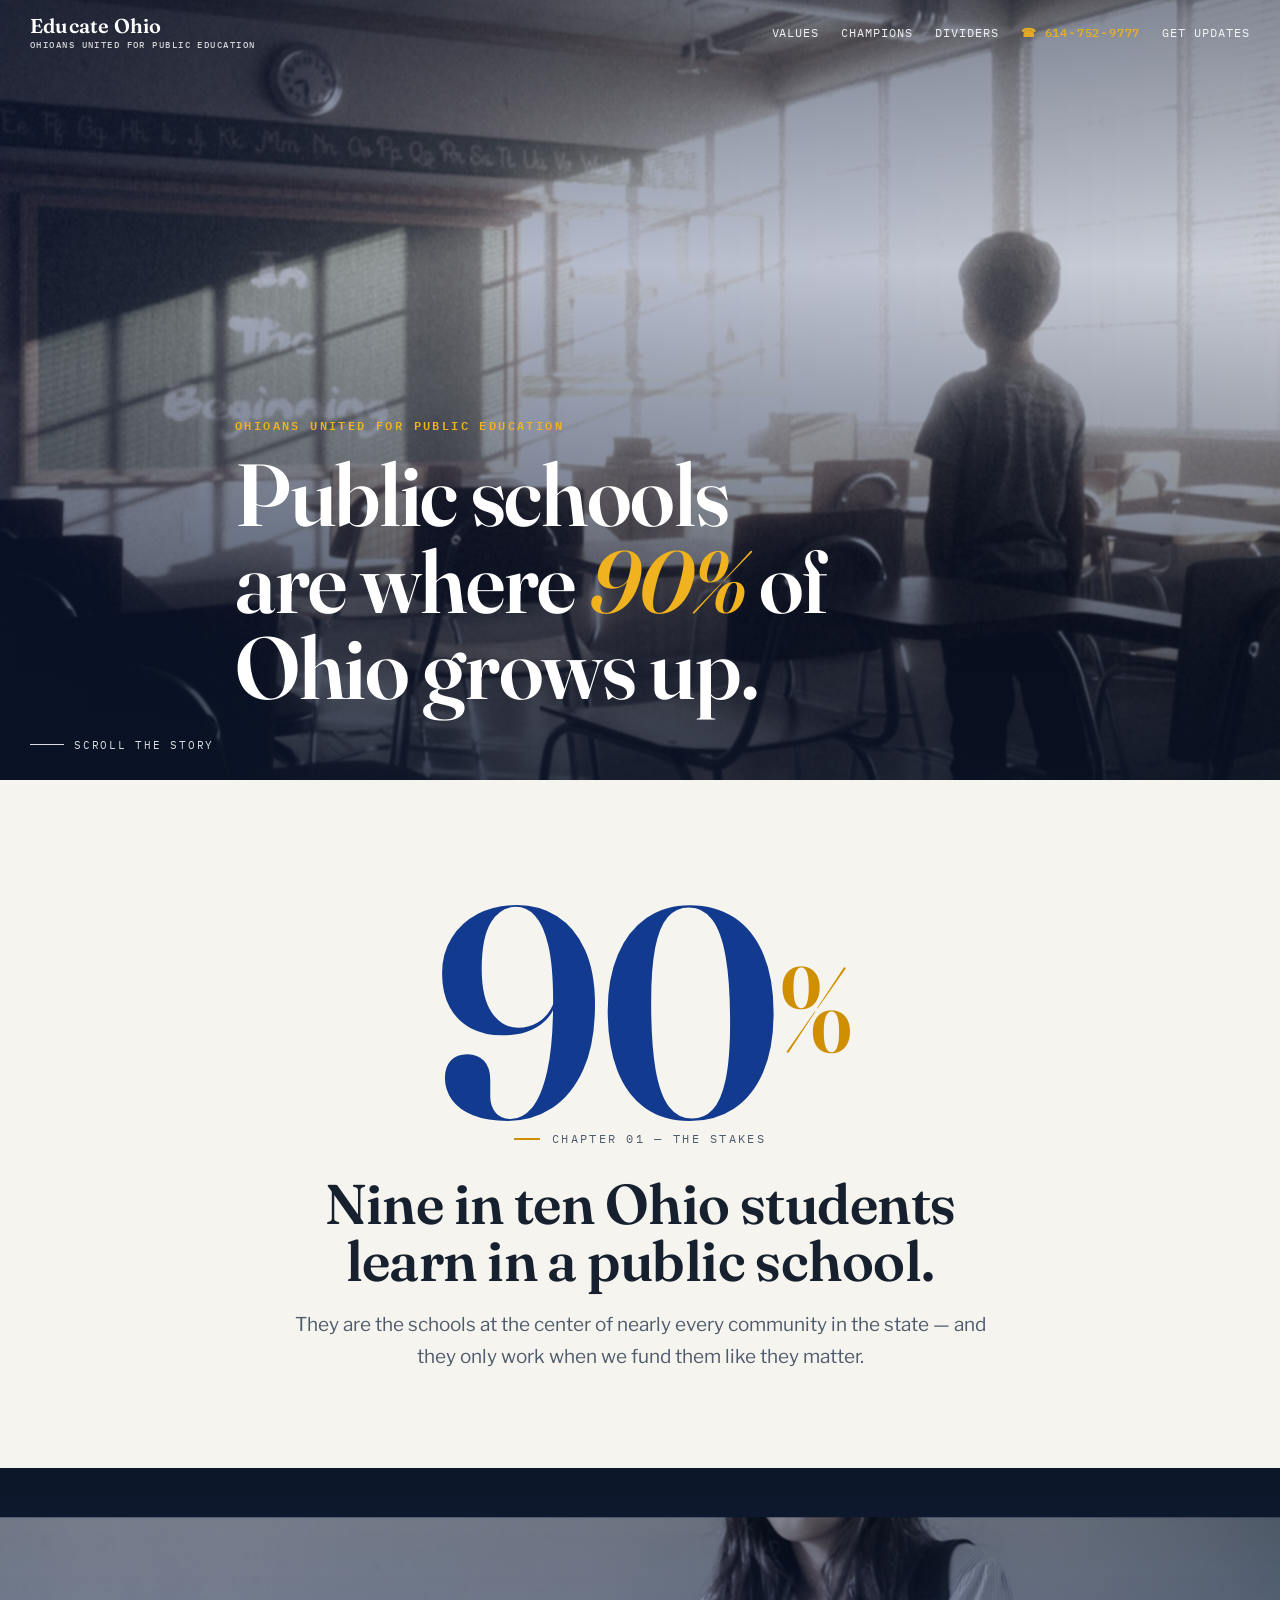
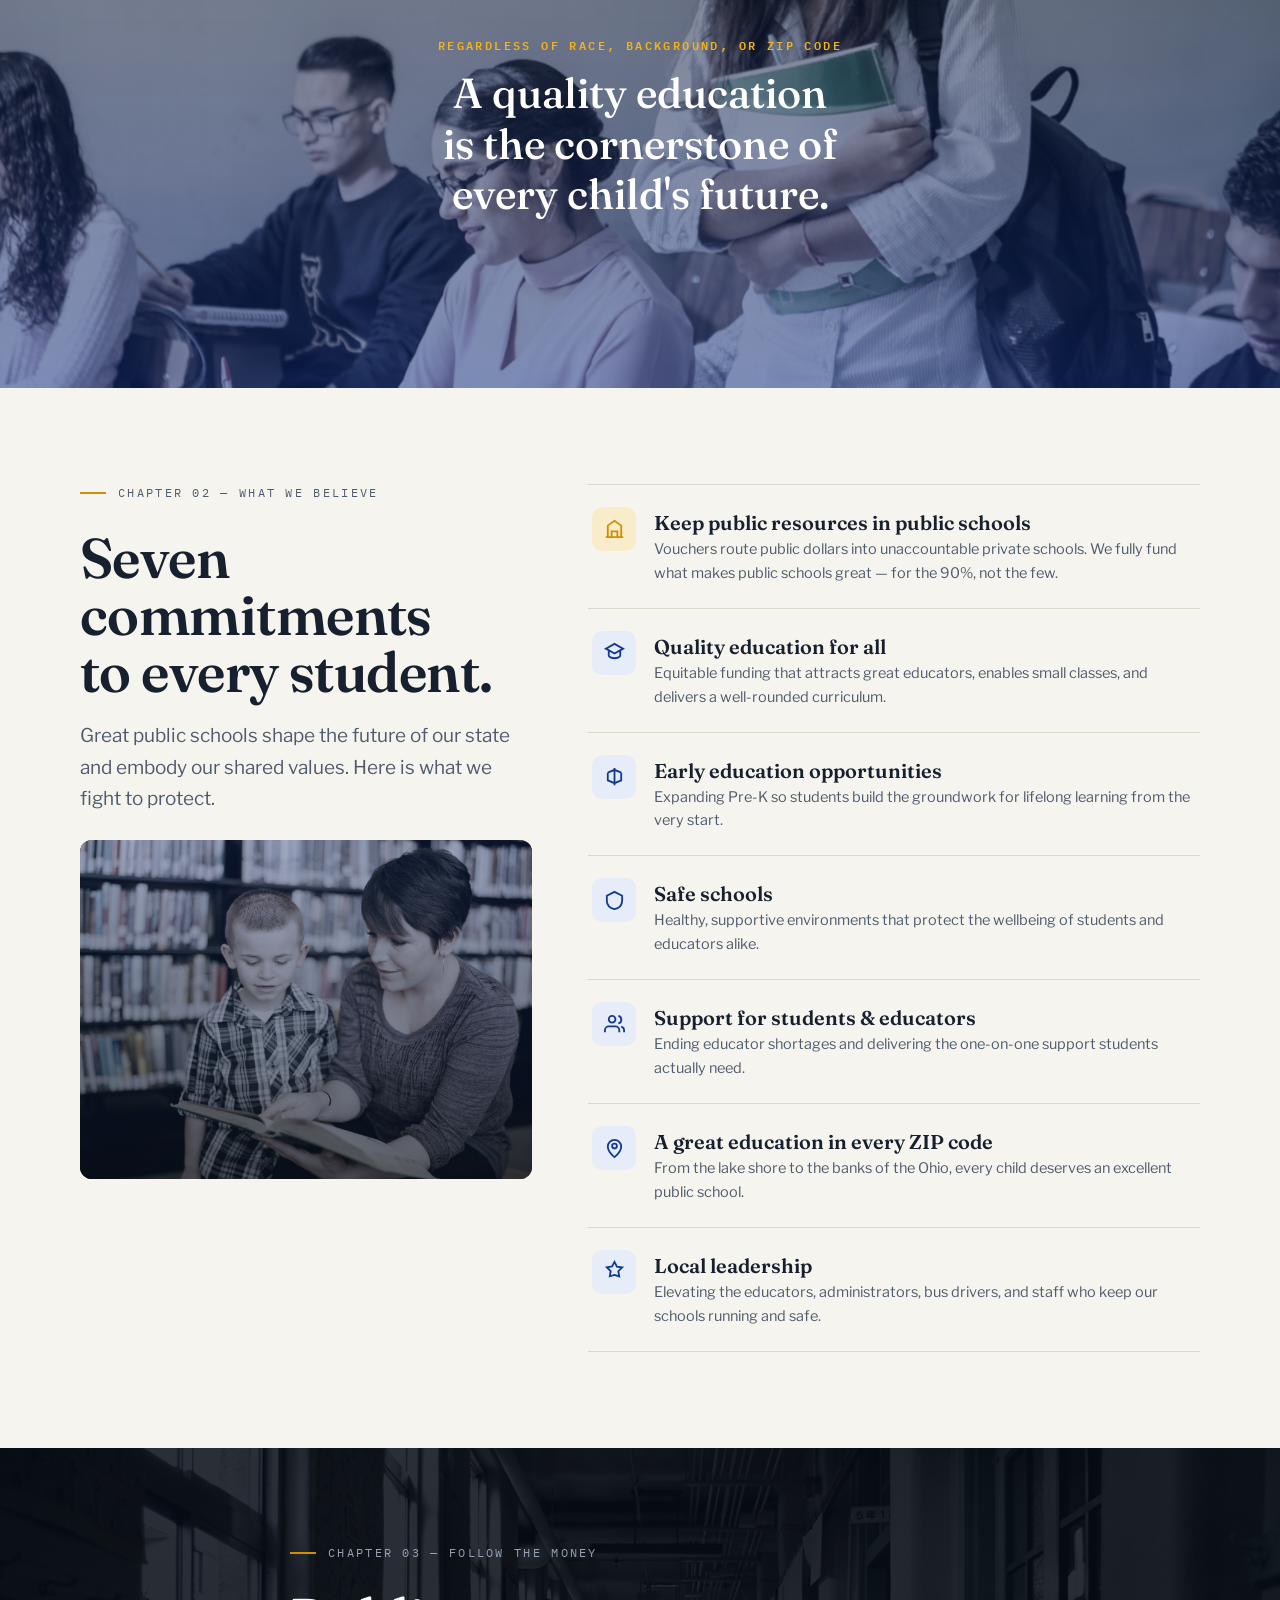
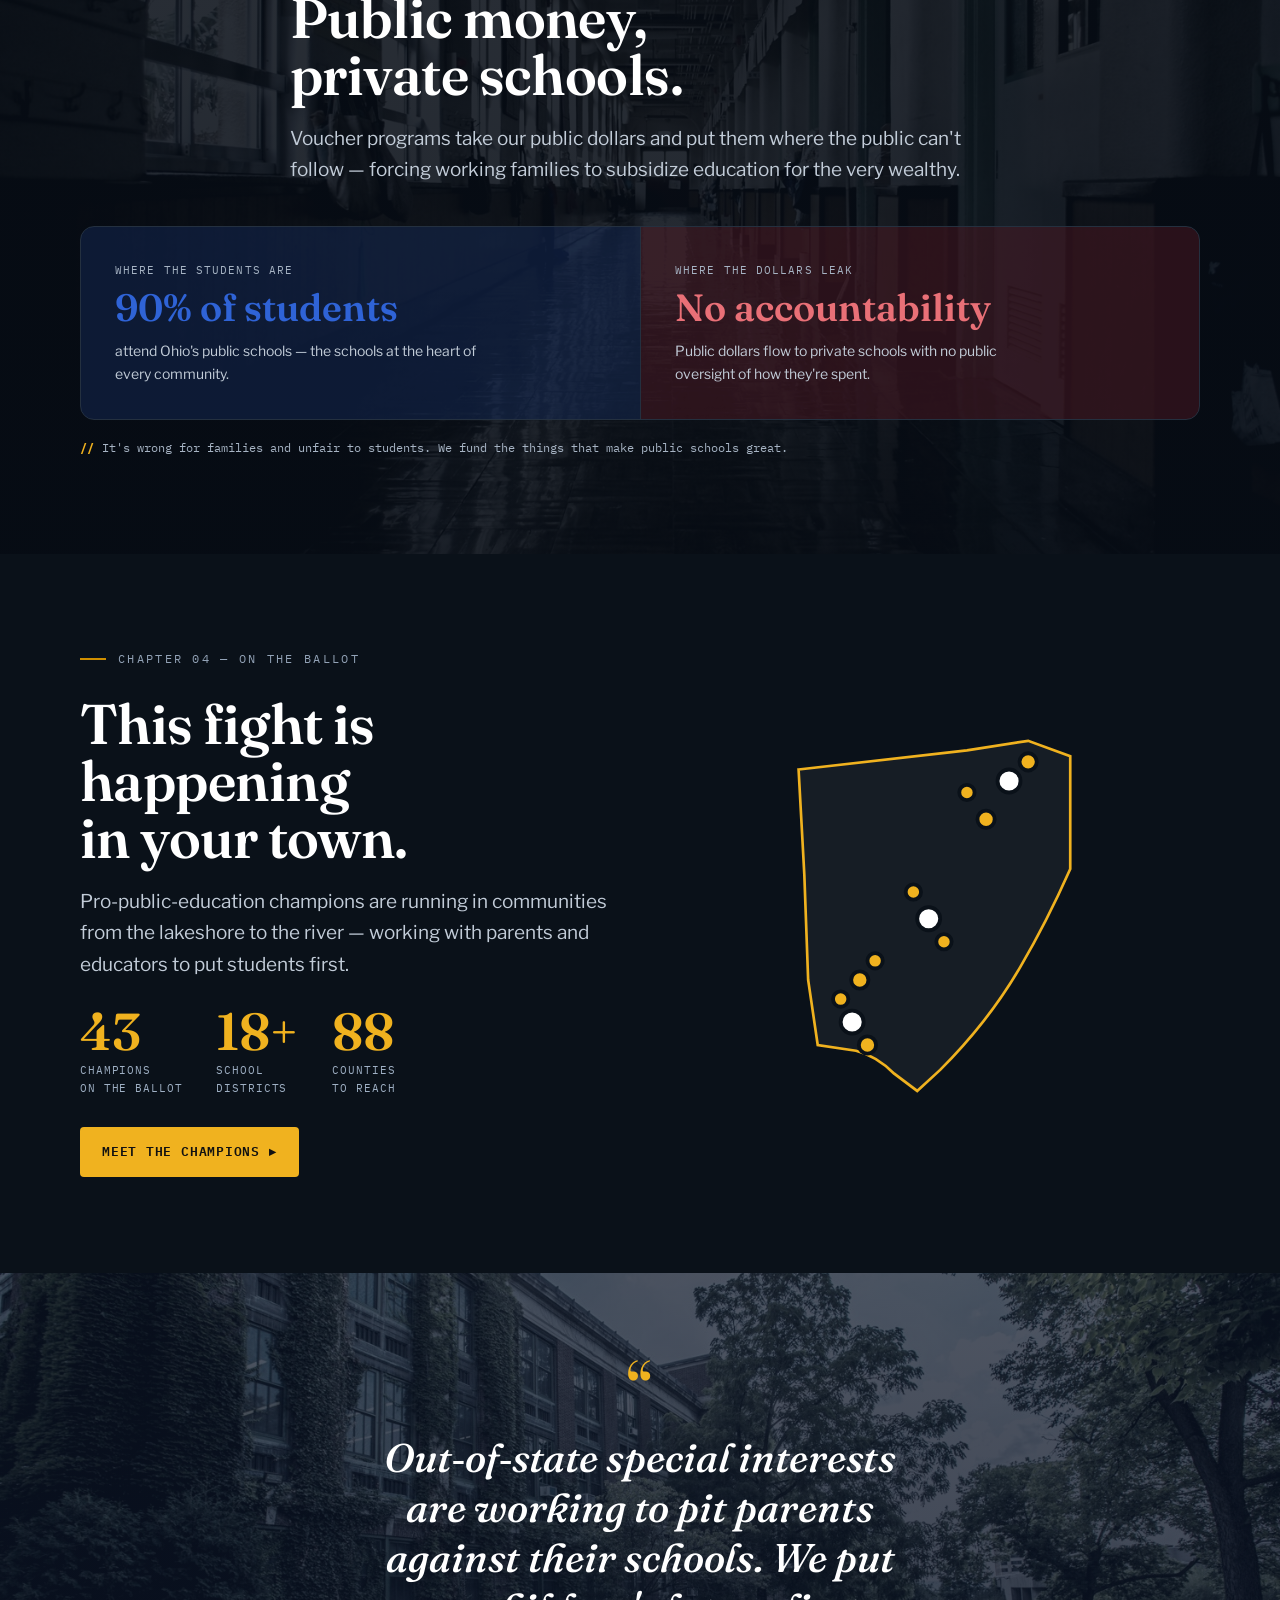
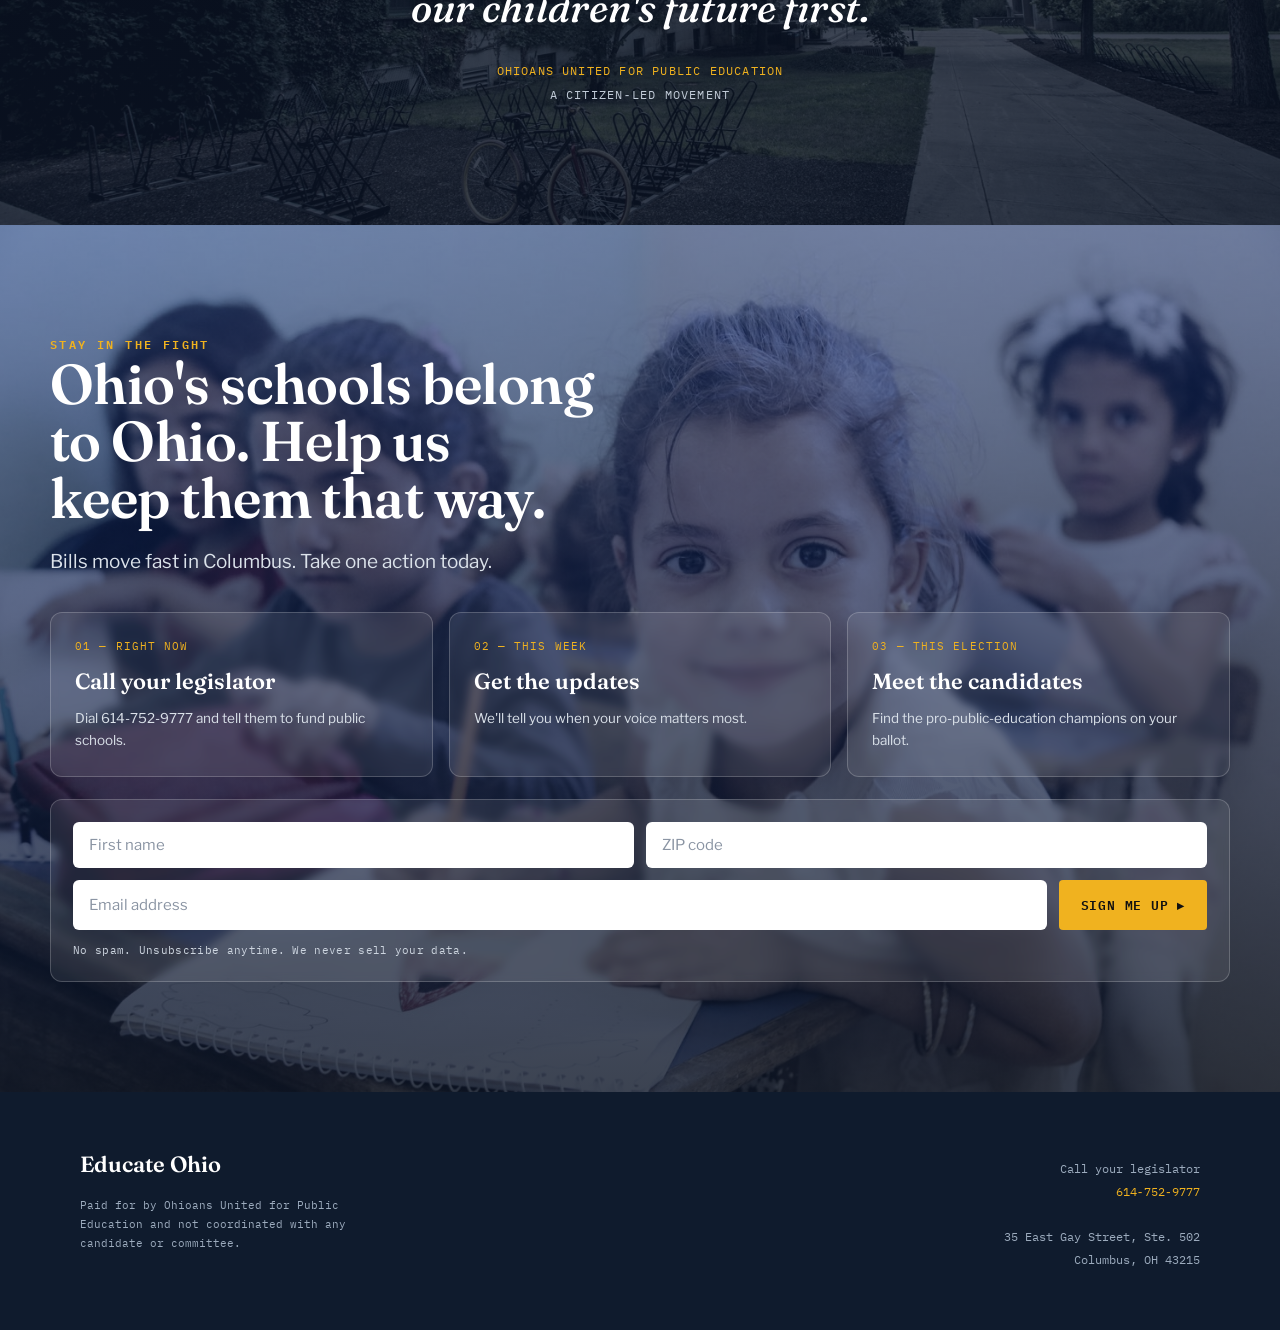
==== commit 10c35d1d: "Wire sign-up form via Netlify Forms with inline AJAX success Co-Authored-By: Claude Opus 4.8 <norepl" ====
--- a/index.html
+++ b/index.html
@@ -188,7 +188,7 @@
           <span class="t">Call your legislator</span>
           <span class="s">Dial 614&#8209;752&#8209;9777 and tell them to fund public schools.</span>
         </a>
-        <a class="act" href="#act">
+        <a class="act" href="#getform">
           <span class="k">02 — This week</span>
           <span class="t">Get the updates</span>
           <span class="s">We'll tell you when your voice matters most.</span>
@@ -199,6 +199,22 @@
           <span class="s">Find the pro&#8209;public&#8209;education champions on your ballot.</span>
         </a>
       </div>
+
+      <form class="signup-form" id="getform" name="signup" method="POST"
+            data-netlify="true" netlify-honeypot="bot-field" action="/?subscribed=1">
+        <input type="hidden" name="form-name" value="signup">
+        <p class="hp"><label>Don't fill this out if you're human: <input name="bot-field"></label></p>
+        <div class="frow">
+          <input type="text" name="first_name" placeholder="First name" aria-label="First name" autocomplete="given-name">
+          <input type="text" name="zip" placeholder="ZIP code" aria-label="ZIP code" inputmode="numeric" autocomplete="postal-code">
+        </div>
+        <div class="frow2">
+          <input type="email" name="email" placeholder="Email address" aria-label="Email address" autocomplete="email" required>
+          <button class="btn gold" type="submit">Sign me up &#9656;</button>
+        </div>
+        <p class="fine">No spam. Unsubscribe anytime. We never sell your data.</p>
+        <p class="form-msg" id="formMsg" role="status">Thanks — you're on the list. We'll be in touch.</p>
+      </form>
     </div>
   </section>
 </main>
--- a/assets/css/style.css
+++ b/assets/css/style.css
@@ -224,6 +224,21 @@
 .act .t{font-family:var(--serif);font-weight:600;font-size:22px}
 .act .s{font-size:13.5px;color:#dbe2ea}
 @media(max-width:720px){.act-cards{grid-template-columns:1fr}}
+/* sign-up form */
+.signup-form{margin-top:22px;background:rgba(255,255,255,.08);backdrop-filter:blur(4px);
+  border:1px solid rgba(255,255,255,.2);border-radius:12px;padding:22px}
+.signup-form .frow{display:grid;grid-template-columns:1fr 1fr;gap:12px}
+.signup-form .frow2{display:grid;grid-template-columns:1fr auto;gap:12px;margin-top:12px}
+.signup-form input{font-family:var(--sans);font-size:15px;padding:13px 15px;border-radius:6px;
+  border:1px solid transparent;background:#fff;color:var(--ink);min-width:0}
+.signup-form input::placeholder{color:#8a94a3}
+.signup-form button{white-space:nowrap}
+.signup-form .fine{font-family:var(--mono);font-size:10.5px;color:#cdd5df;margin:12px 0 0;letter-spacing:.03em}
+.signup-form .hp{position:absolute;left:-9999px}
+.form-msg{margin-top:14px;font-family:var(--mono);font-size:13px;letter-spacing:.02em;
+  color:var(--gold-bright);display:none}
+.form-msg.show{display:block}
+@media(max-width:640px){.signup-form .frow,.signup-form .frow2{grid-template-columns:1fr}}
 
 /* ---------- footer ---------- */
 footer.site{background:var(--ink-deep);color:#9cabbd;padding:54px 0 46px;font-size:13.5px}
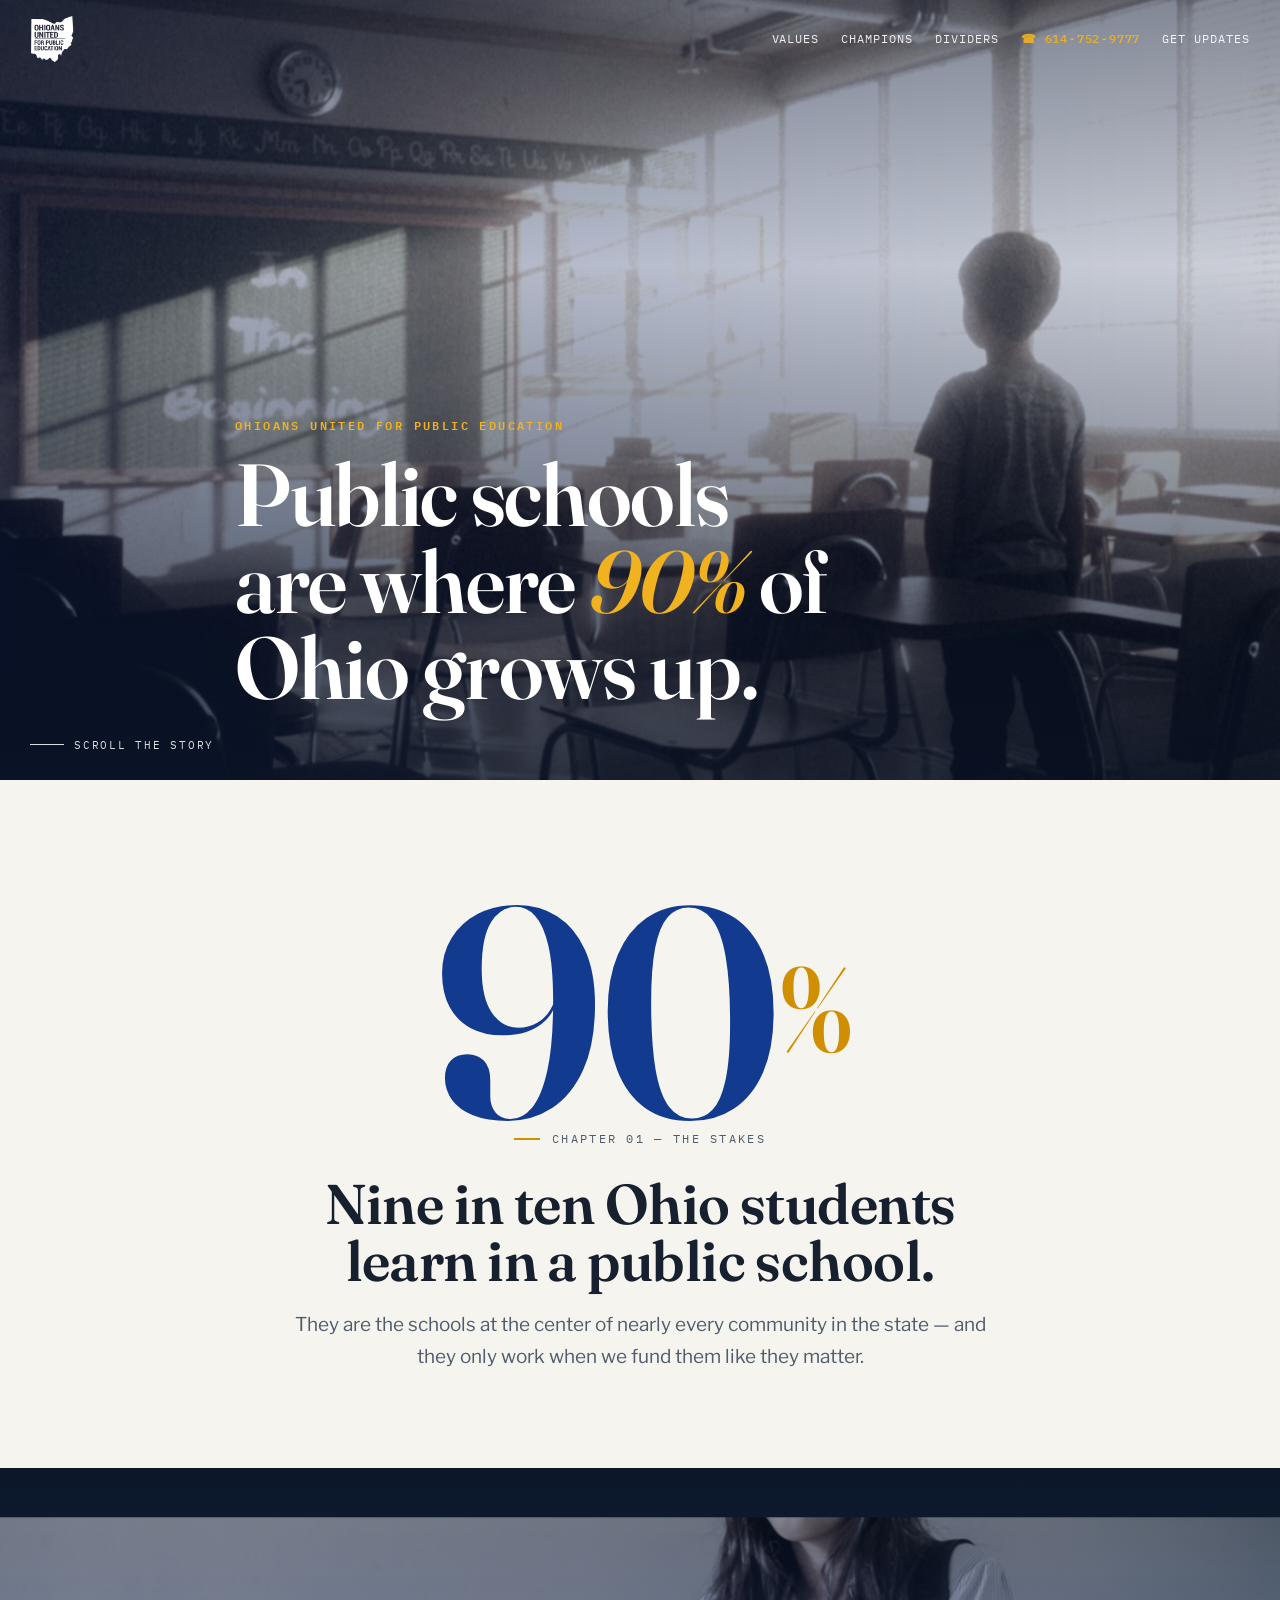
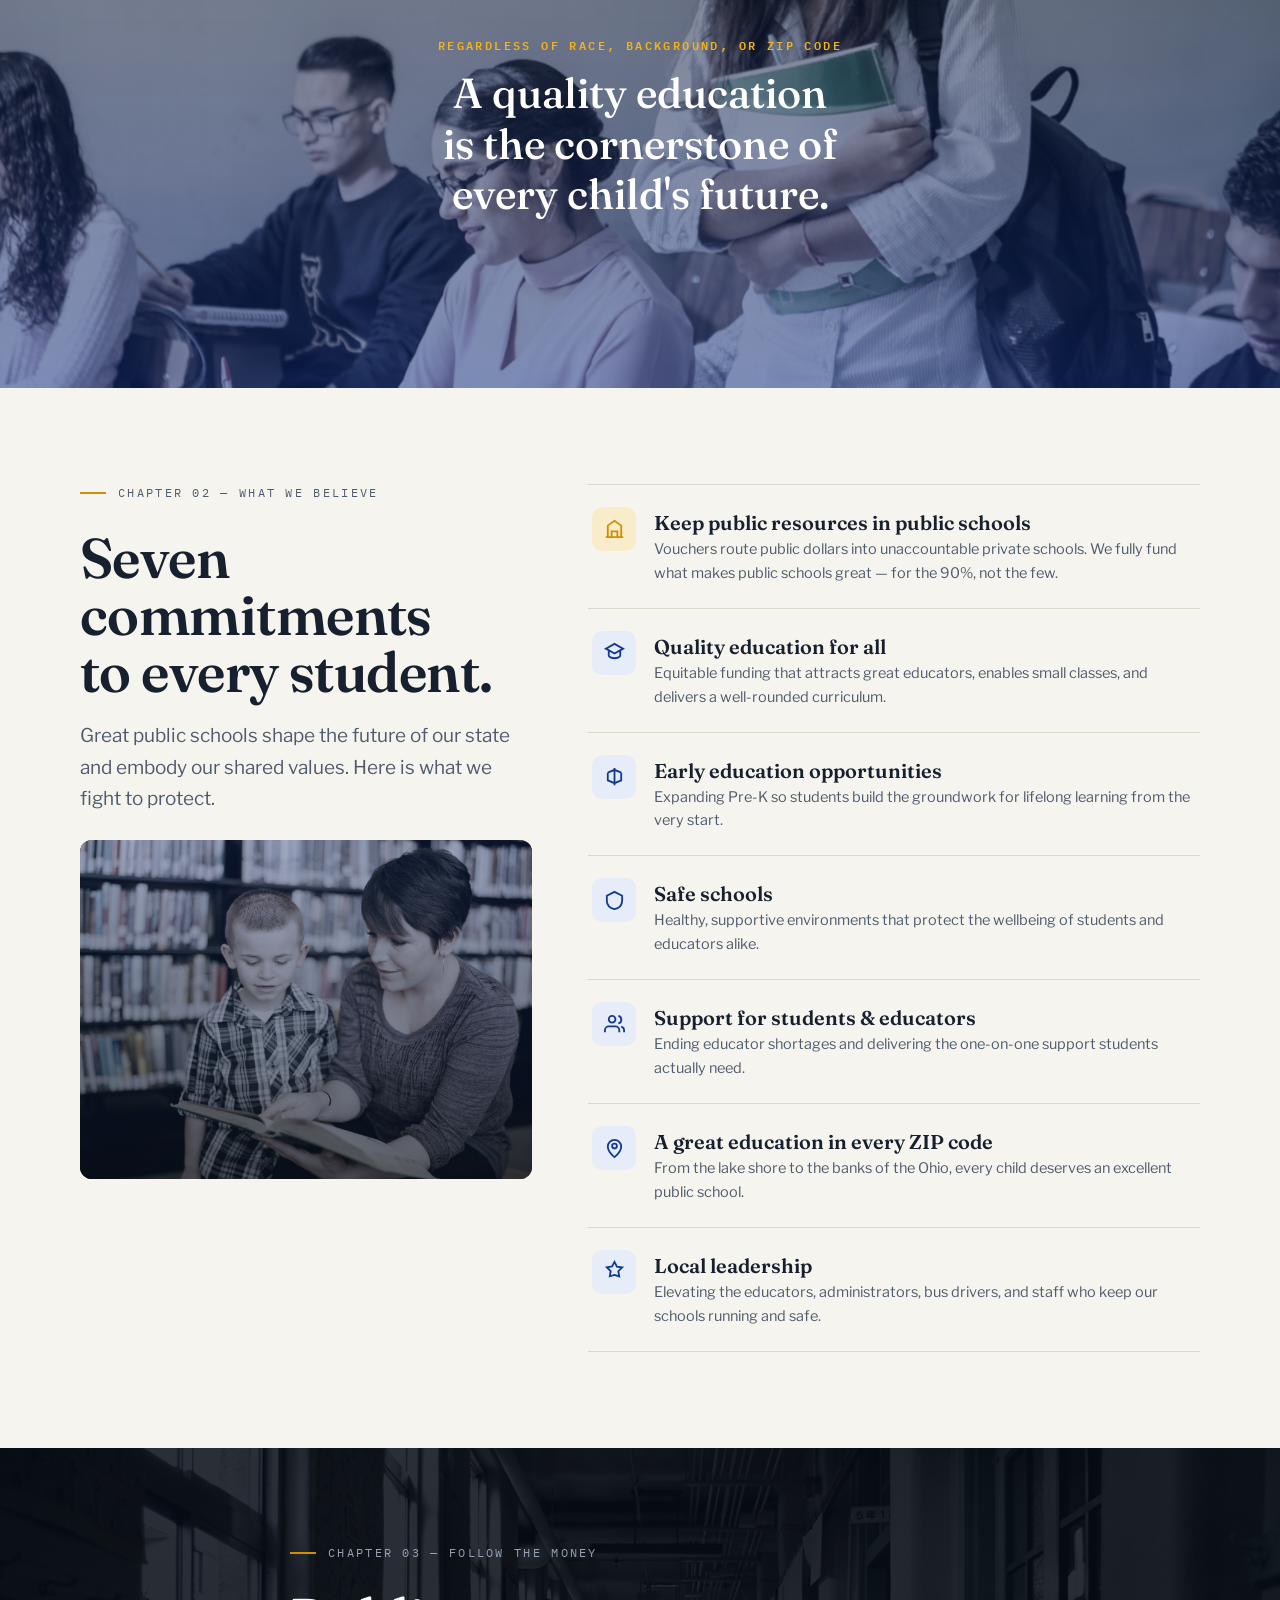
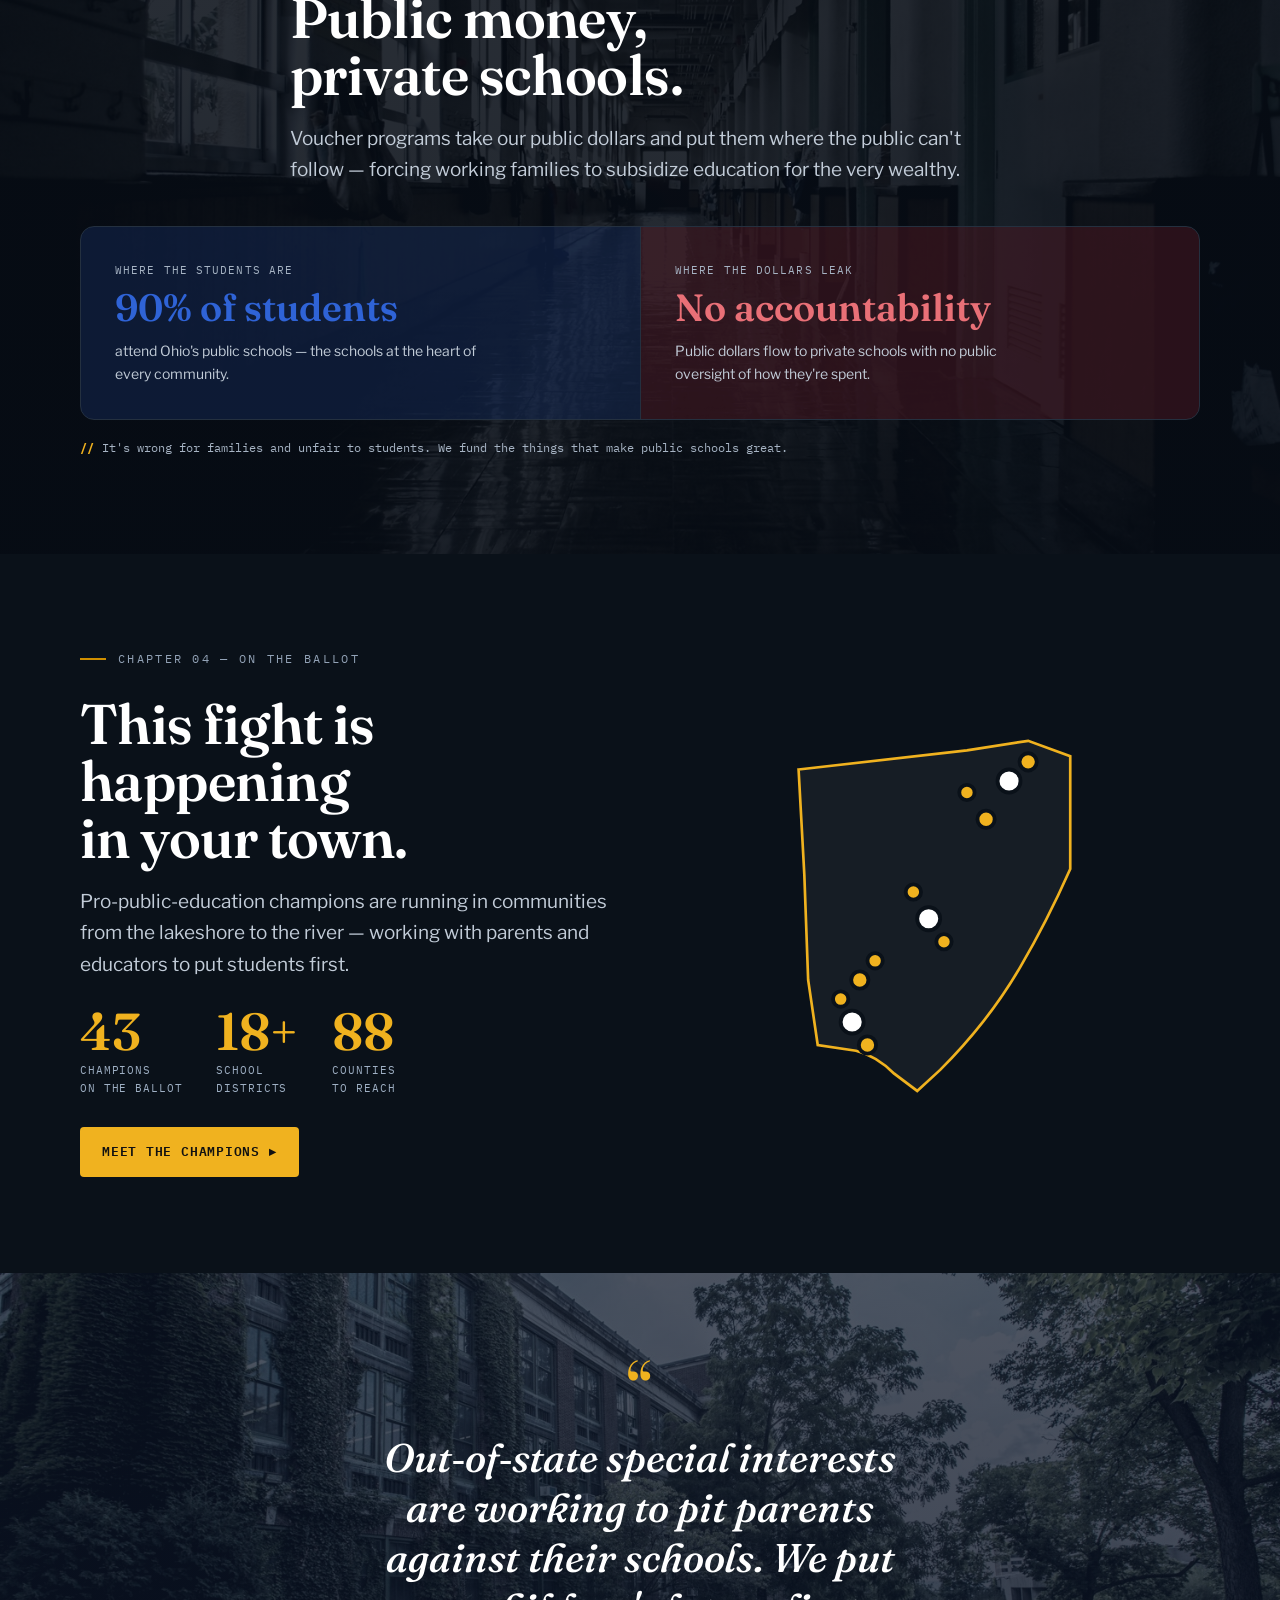
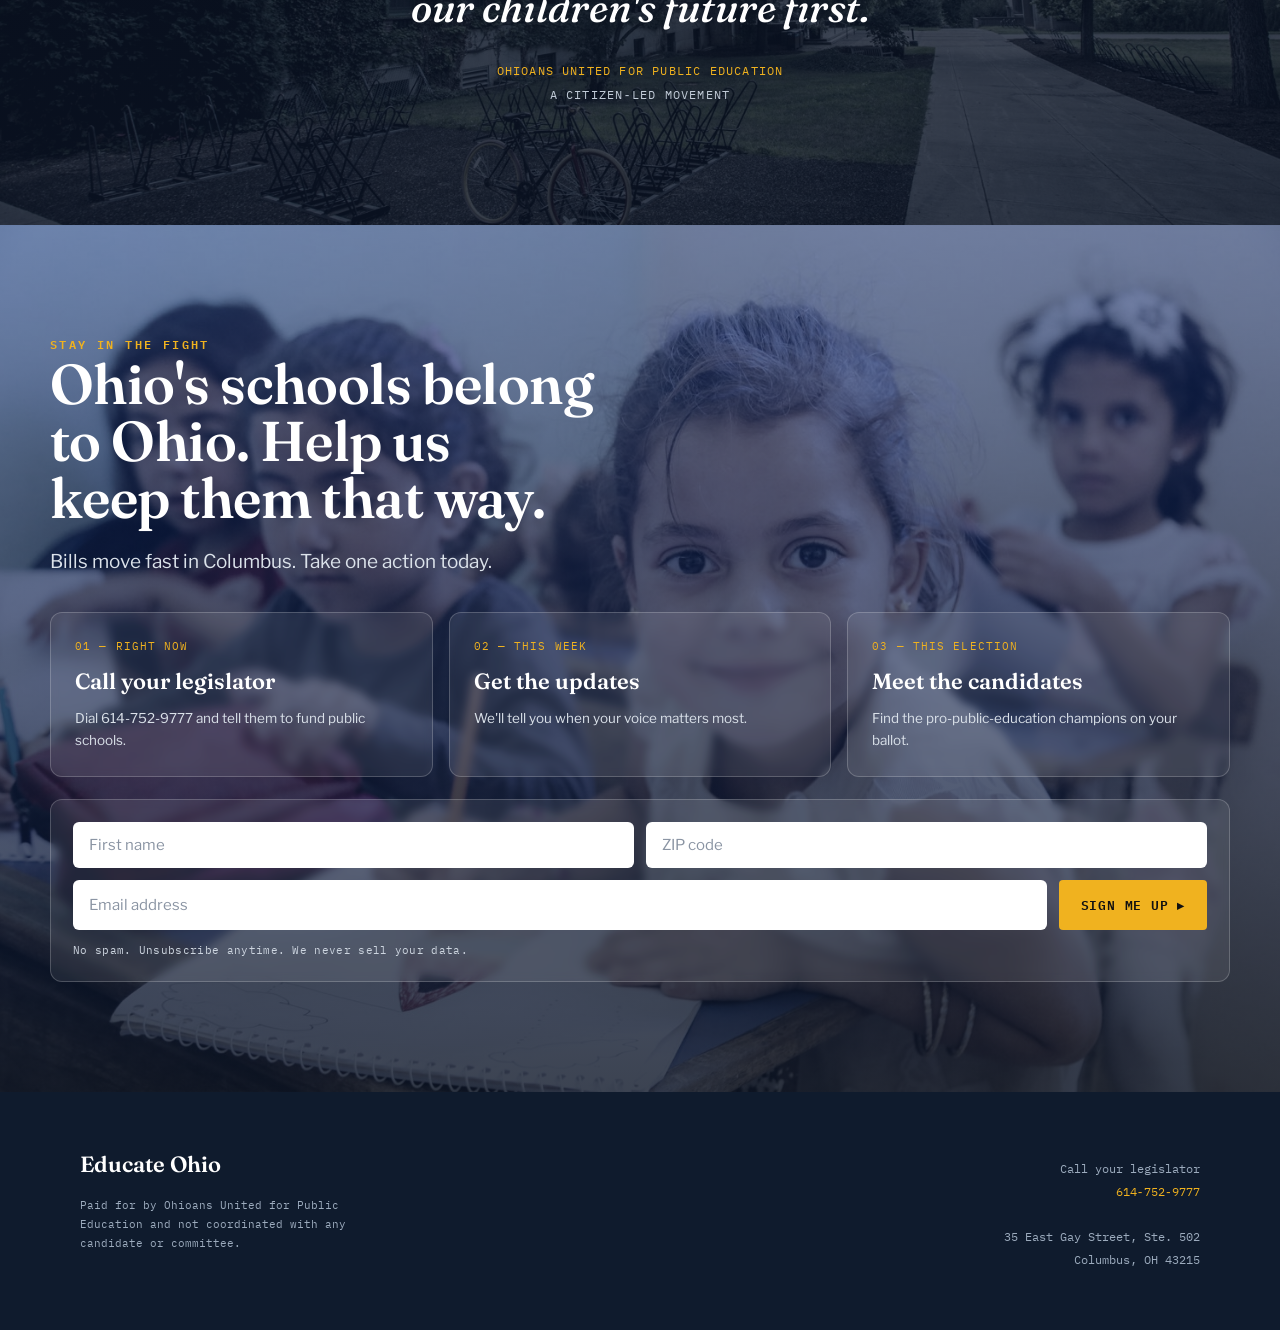
==== commit c82373fc: "Add org logo to header with theme- and state-aware white/color swap Co-Authored-By: Claude Opus 4.8 " ====
--- a/index.html
+++ b/index.html
@@ -16,8 +16,12 @@
 <body>
 
 <header class="topbar" id="topbar">
-  <a class="brand" href="index.html">Educate Ohio<small>Ohioans United for Public Education</small></a>
-  <nav>
+  <a class="brand" href="index.html" aria-label="Educate Ohio — Ohioans United for Public Education">
+    <img class="logo-white" src="assets/img/logo/logo-white.png" alt="Ohioans United for Public Education" width="44" height="46">
+    <img class="logo-color" src="assets/img/logo/logo-color.png" alt="" aria-hidden="true" width="56" height="46">
+  </a>
+  <button class="menu-toggle" id="menuToggle" aria-label="Menu" aria-expanded="false" aria-controls="nav"><span></span></button>
+  <nav id="nav">
     <a href="#values" class="hide">Values</a>
     <a href="candidates.html">Champions</a>
     <a href="dividers.html" class="hide">Dividers</a>
--- a/assets/css/style.css
+++ b/assets/css/style.css
@@ -53,17 +53,50 @@
   border-bottom-color:var(--line);color:var(--ink)}
 .topbar.static{position:sticky;background:color-mix(in srgb,var(--paper) 90%,transparent);
   backdrop-filter:blur(10px);border-bottom-color:var(--line);color:var(--ink)}
-.topbar .brand{font-family:var(--serif);font-weight:600;font-size:20px;letter-spacing:.01em;
-  text-decoration:none;margin-right:auto;line-height:1}
-.topbar .brand small{display:block;font-family:var(--mono);font-size:9px;letter-spacing:.16em;
-  font-weight:500;opacity:.8;margin-top:4px;text-transform:uppercase}
+.topbar .brand{display:flex;align-items:center;text-decoration:none;margin-right:auto;line-height:0}
+.topbar .brand img{height:46px;width:auto;display:block}
+/* logo swap: white over the dark/transparent hero bar, color on the light solid bar */
+.topbar .brand .logo-color{display:none}
+.topbar .brand .logo-white{display:block}
+.topbar.solid .brand .logo-white,.topbar.static .brand .logo-white{display:none}
+.topbar.solid .brand .logo-color,.topbar.static .brand .logo-color{display:block}
+/* in dark theme the solid/static bar is dark too, so keep the white mark there */
+@media (prefers-color-scheme:dark){
+  :root:not([data-theme="light"]) .topbar.solid .brand .logo-white,
+  :root:not([data-theme="light"]) .topbar.static .brand .logo-white{display:block}
+  :root:not([data-theme="light"]) .topbar.solid .brand .logo-color,
+  :root:not([data-theme="light"]) .topbar.static .brand .logo-color{display:none}}
+:root[data-theme="dark"] .topbar.solid .brand .logo-white,
+:root[data-theme="dark"] .topbar.static .brand .logo-white{display:block}
+:root[data-theme="dark"] .topbar.solid .brand .logo-color,
+:root[data-theme="dark"] .topbar.static .brand .logo-color{display:none}
+@media(max-width:760px){.topbar .brand img{height:40px}}
 .topbar nav{display:flex;align-items:center;gap:22px;font-family:var(--mono);font-size:12px;
   letter-spacing:.08em;text-transform:uppercase}
 .topbar nav a{text-decoration:none;opacity:.9}
 .topbar nav a:hover{opacity:1}
 .topbar .call{color:var(--gold-bright);font-weight:600}
 .topbar.solid .call,.topbar.static .call{color:var(--gold)}
-@media(max-width:760px){.topbar nav a.hide{display:none}}
+/* hamburger */
+.menu-toggle{display:none;background:none;border:0;cursor:pointer;width:30px;height:30px;padding:0;
+  position:relative;color:inherit;flex:none}
+.menu-toggle span,.menu-toggle span::before,.menu-toggle span::after{position:absolute;left:4px;right:4px;
+  height:2px;background:currentColor;border-radius:2px;transition:transform .25s ease,opacity .2s ease}
+.menu-toggle span{top:14px}
+.menu-toggle span::before{content:"";top:-7px}
+.menu-toggle span::after{content:"";top:7px}
+.menu-toggle[aria-expanded="true"] span{background:transparent}
+.menu-toggle[aria-expanded="true"] span::before{top:0;transform:rotate(45deg)}
+.menu-toggle[aria-expanded="true"] span::after{top:0;transform:rotate(-45deg)}
+@media(max-width:760px){
+  .menu-toggle{display:inline-flex;align-items:center;justify-content:center}
+  .topbar .brand small{display:none}
+  .topbar nav{position:absolute;top:100%;left:0;right:0;flex-direction:column;align-items:stretch;gap:0;
+    background:var(--paper);border-bottom:1px solid var(--line);padding:6px 0;display:none}
+  .topbar nav.open{display:flex}
+  .topbar nav a,.topbar nav a.hide{display:block;padding:14px 30px;opacity:1;color:var(--ink)}
+  .topbar nav a.call{color:var(--gold)}
+}
 
 /* ---------- image wash helper ---------- */
 .figduo{position:relative;overflow:hidden;background:var(--ink-deep)}
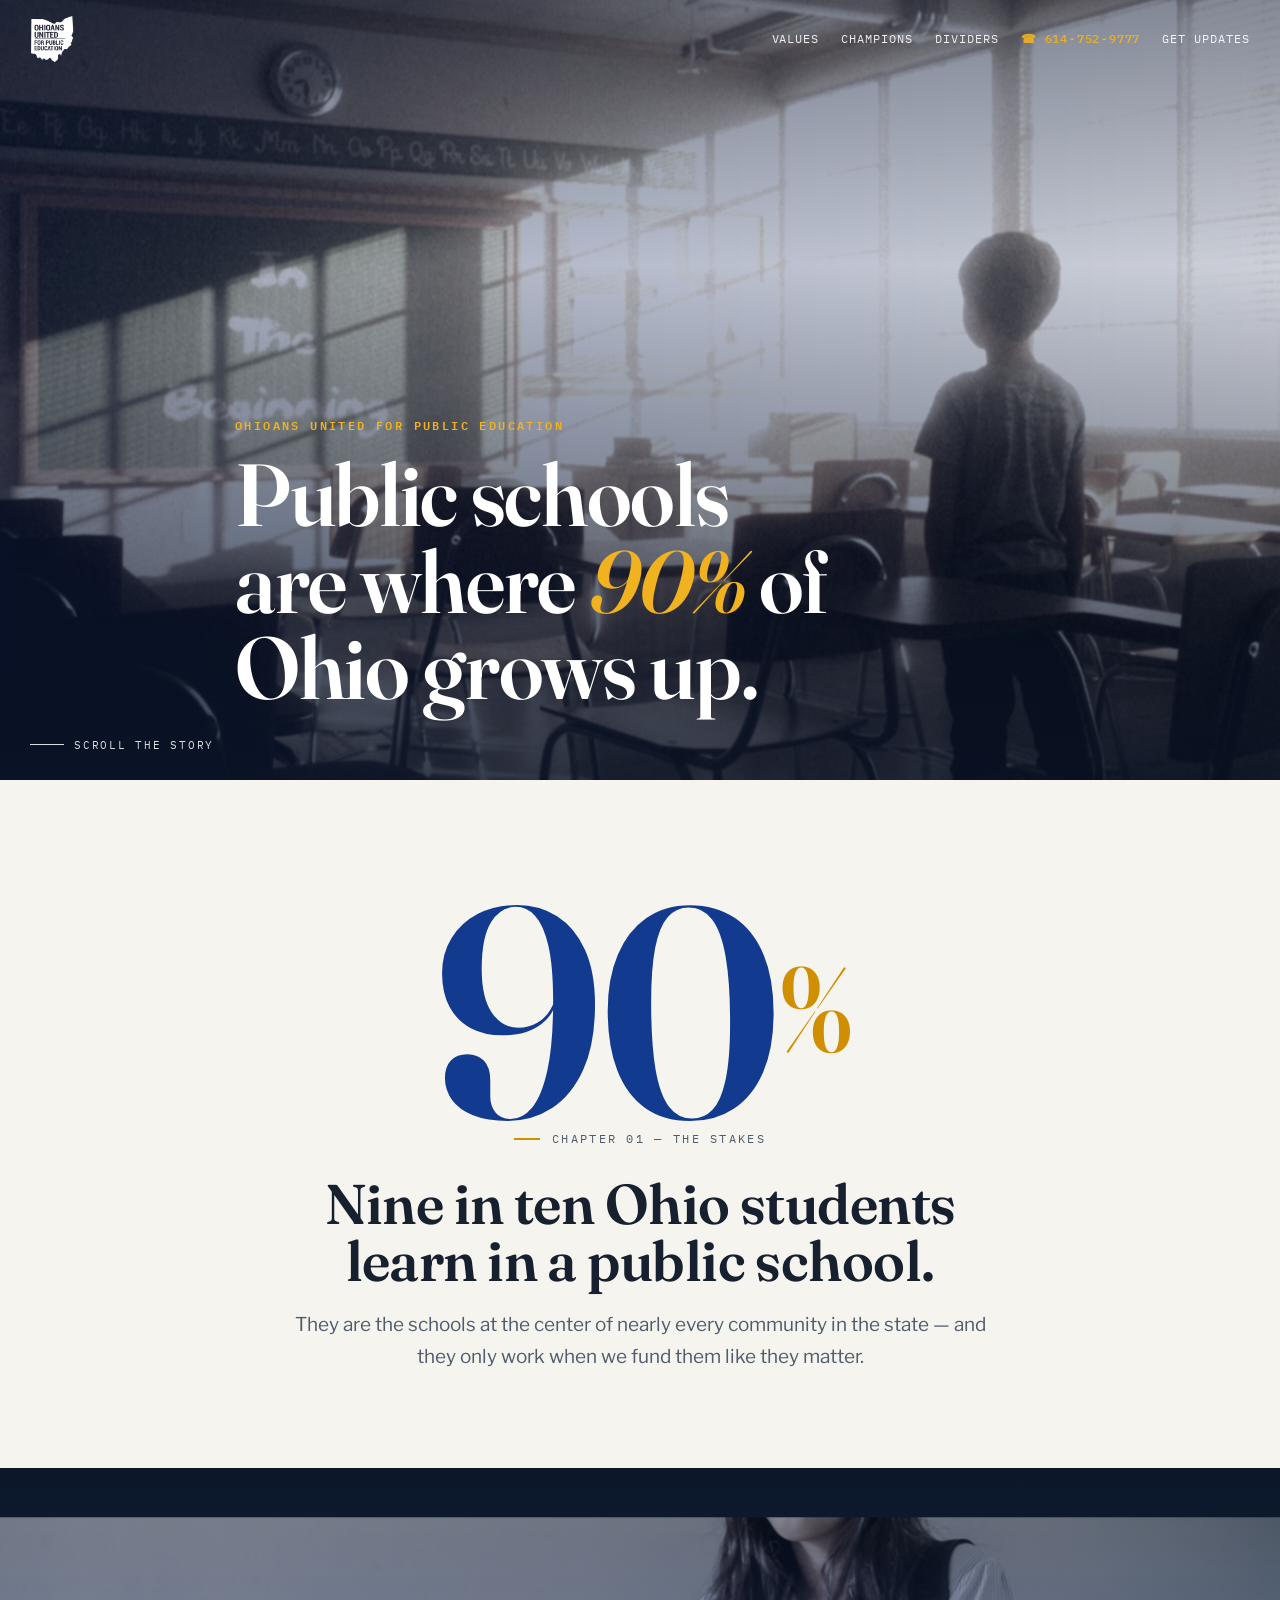
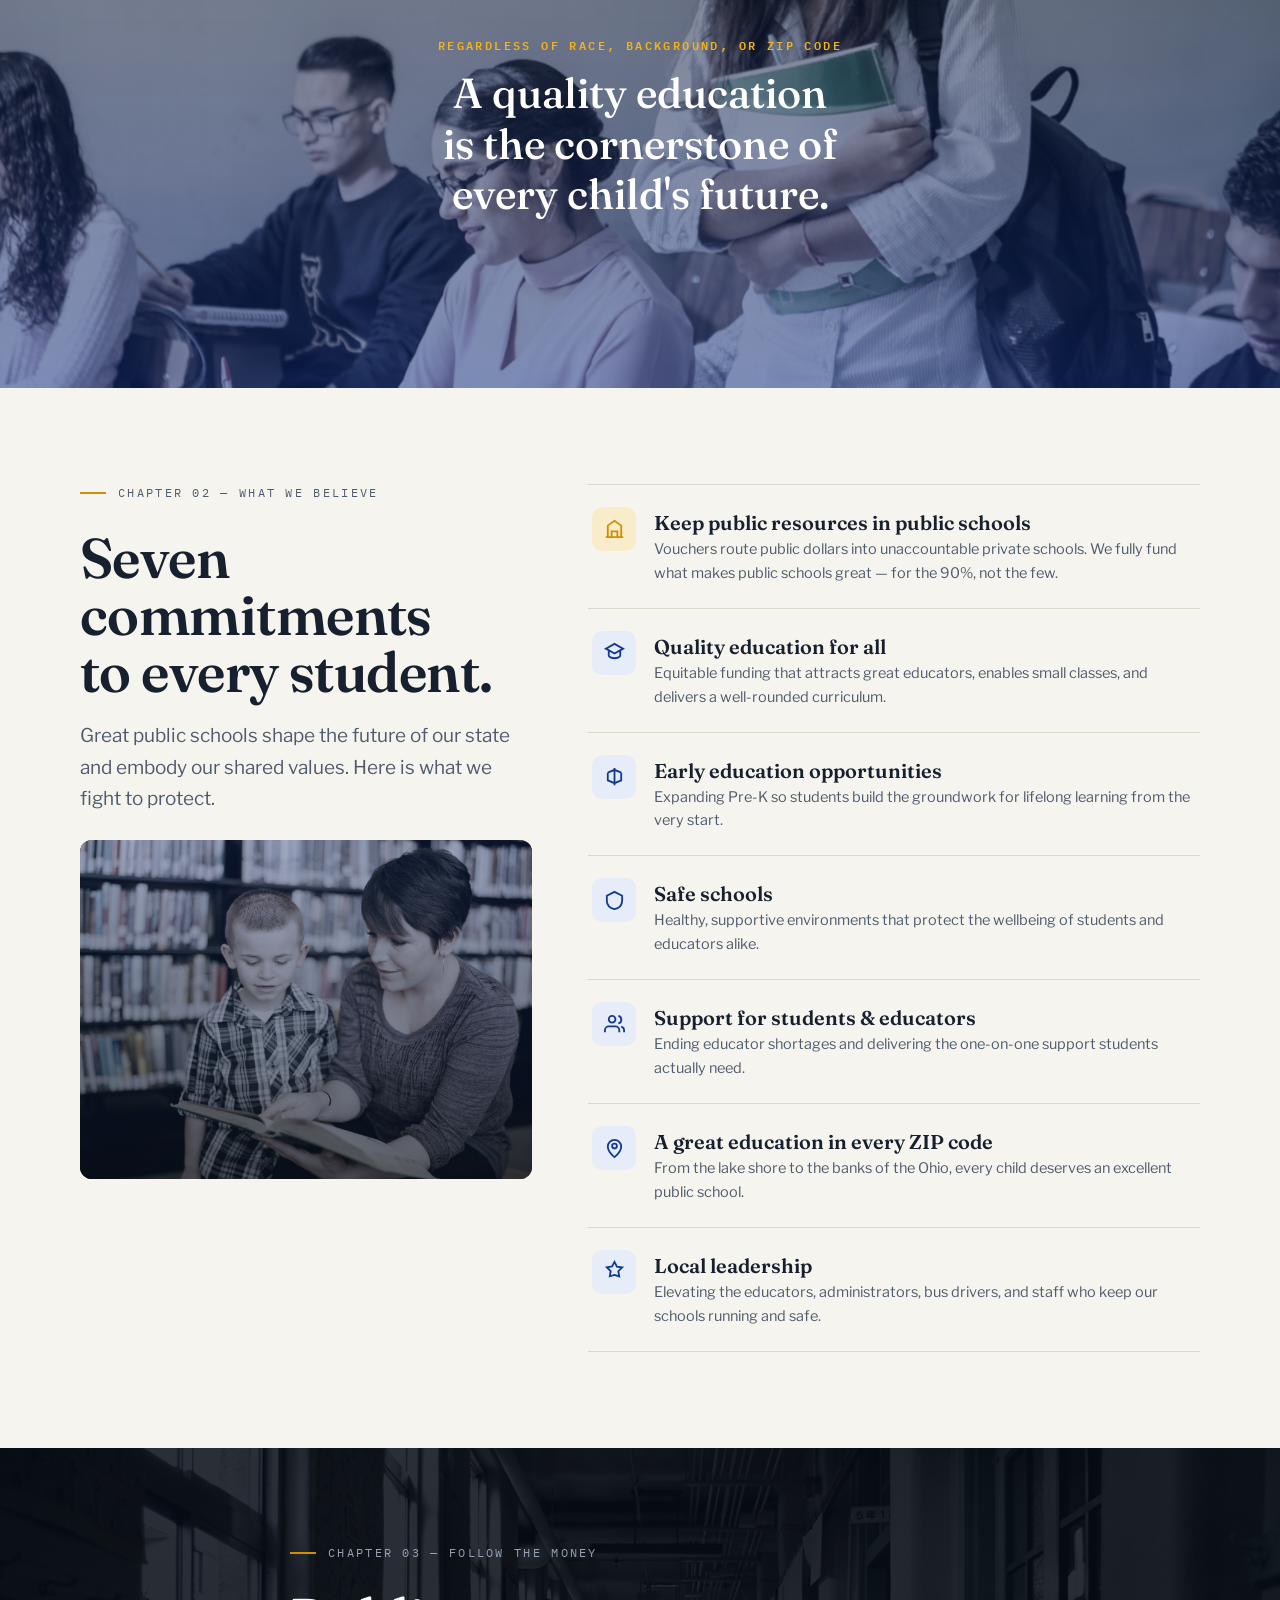
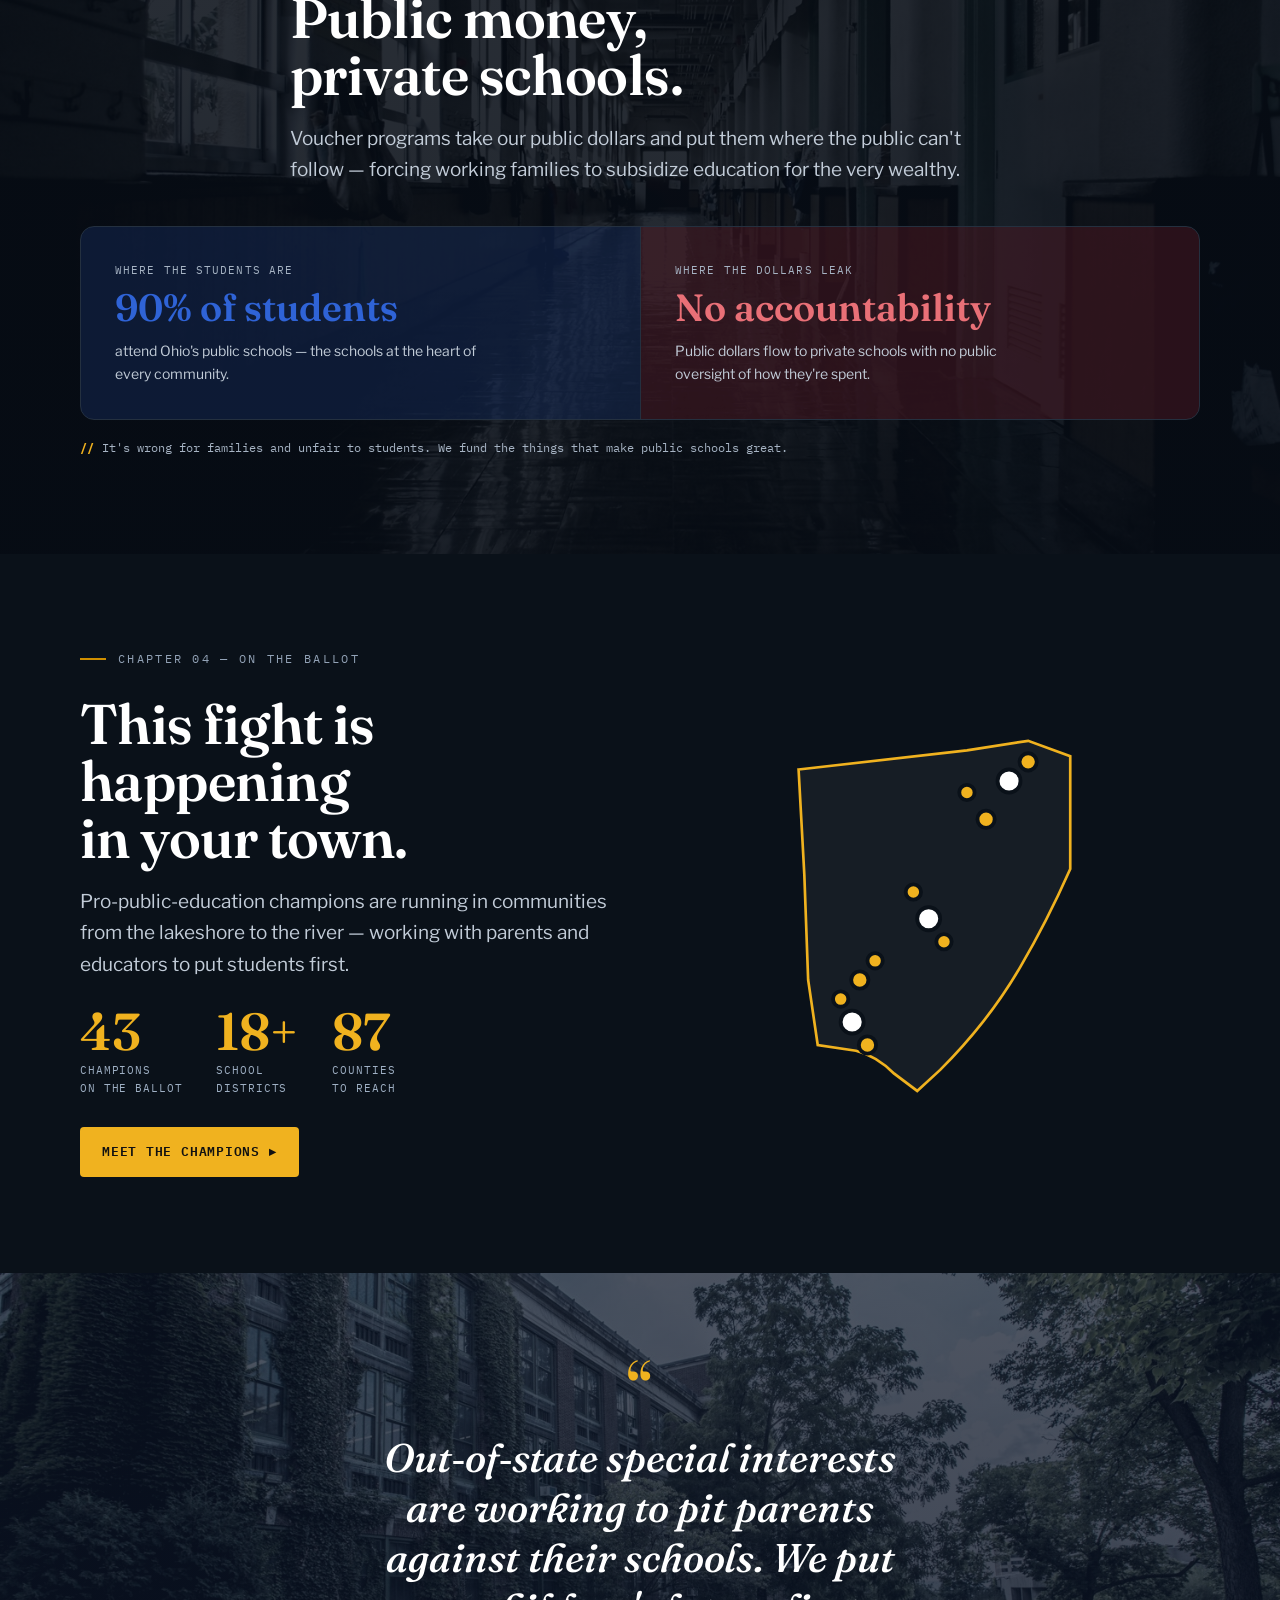
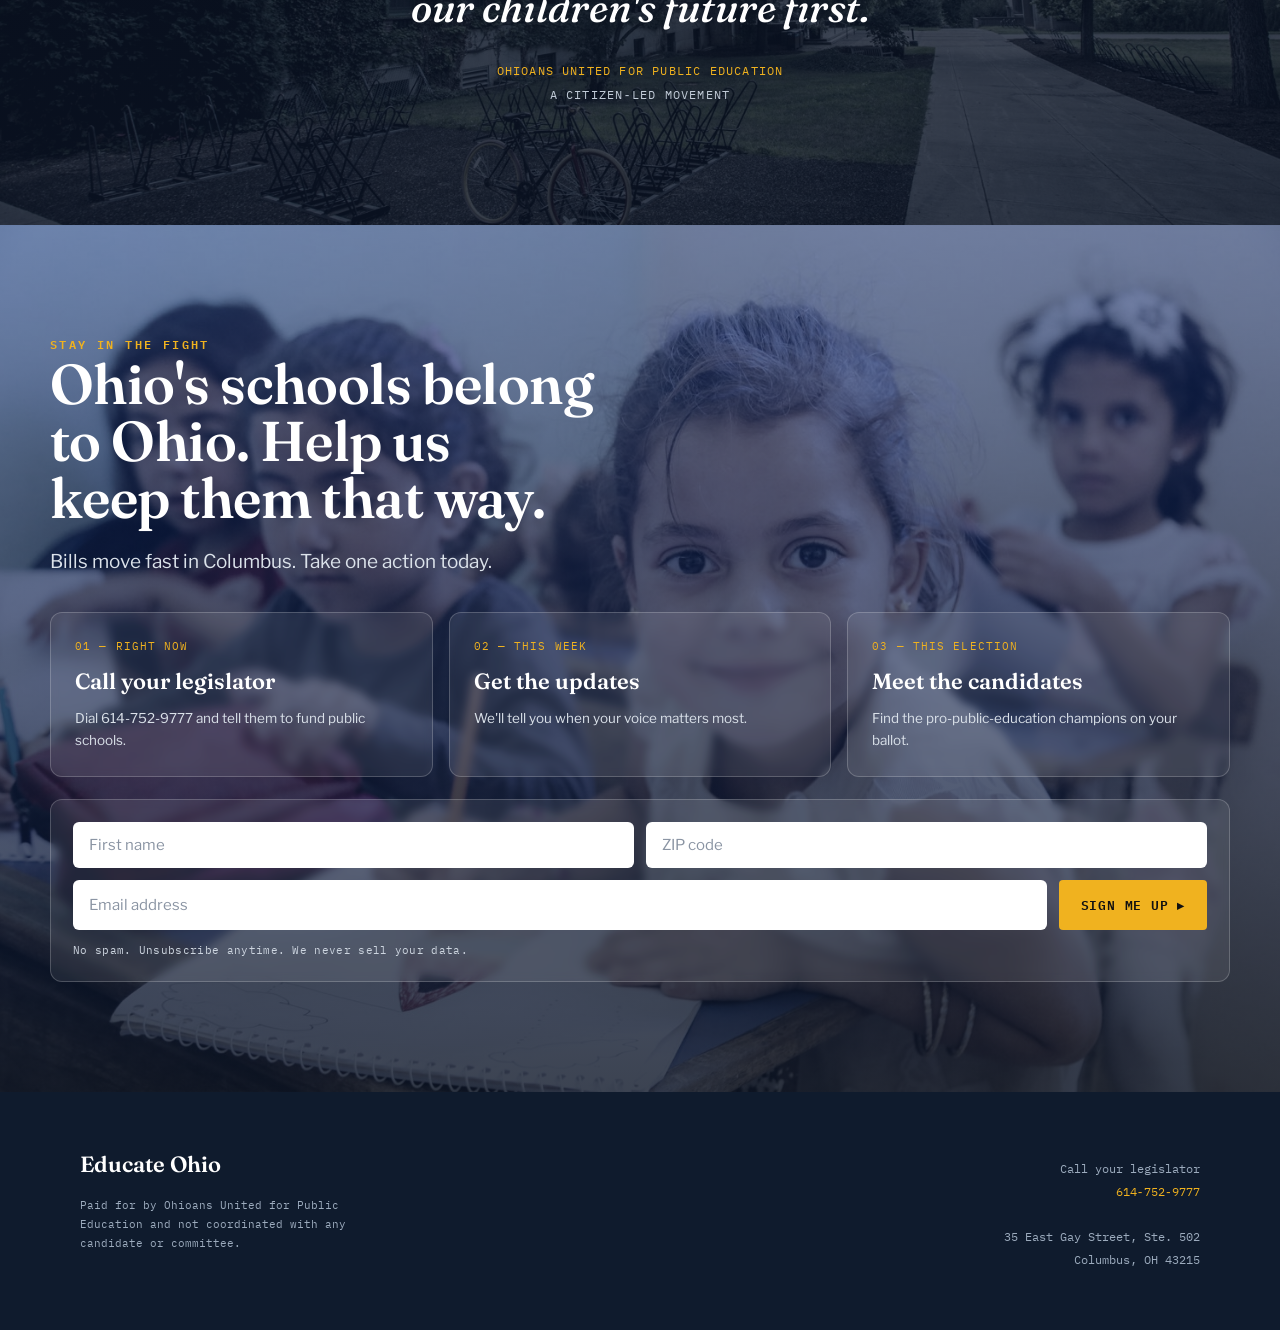
==== commit 9578b629: "Add link-preview (Open Graph / Twitter card) image and meta tags on all pages Co-Authored-By: Claude" ====
--- a/index.html
+++ b/index.html
@@ -5,9 +5,20 @@
 <meta name="viewport" content="width=device-width, initial-scale=1">
 <title>Educate Ohio — Public Schools Are Where 90% of Ohio Grows Up</title>
 <meta name="description" content="Ohioans United for Public Education — a citizen-led movement fighting for the public schools 90% of Ohio students attend.">
-<meta property="og:title" content="Educate Ohio">
-<meta property="og:description" content="Ohio families fighting for the schools we deserve.">
+<link rel="canonical" href="https://ohioedbuild2.netlify.app/">
 <meta property="og:type" content="website">
+<meta property="og:site_name" content="Educate Ohio">
+<meta property="og:title" content="Public schools are where 90% of Ohio grows up.">
+<meta property="og:description" content="Ohioans United for Public Education — a citizen-led movement fighting for the public schools 90% of Ohio students attend.">
+<meta property="og:url" content="https://ohioedbuild2.netlify.app/">
+<meta property="og:image" content="https://ohioedbuild2.netlify.app/assets/img/og/og-cover.jpg">
+<meta property="og:image:width" content="1200">
+<meta property="og:image:height" content="630">
+<meta property="og:image:alt" content="A child in an Ohio public-school classroom, with the words: Public schools are where 90% of Ohio grows up.">
+<meta name="twitter:card" content="summary_large_image">
+<meta name="twitter:title" content="Public schools are where 90% of Ohio grows up.">
+<meta name="twitter:description" content="Ohioans United for Public Education — fighting for the schools 90% of Ohio students attend.">
+<meta name="twitter:image" content="https://ohioedbuild2.netlify.app/assets/img/og/og-cover.jpg">
 <link rel="preconnect" href="https://fonts.googleapis.com">
 <link rel="preconnect" href="https://fonts.gstatic.com" crossorigin>
 <link rel="stylesheet" href="https://fonts.googleapis.com/css2?family=Fraunces:ital,opsz,wght@0,9..144,400;0,9..144,500;0,9..144,600;0,9..144,700;1,9..144,500&family=Libre+Franklin:wght@400;500;600;700&family=IBM+Plex+Mono:wght@400;500;600&display=swap">
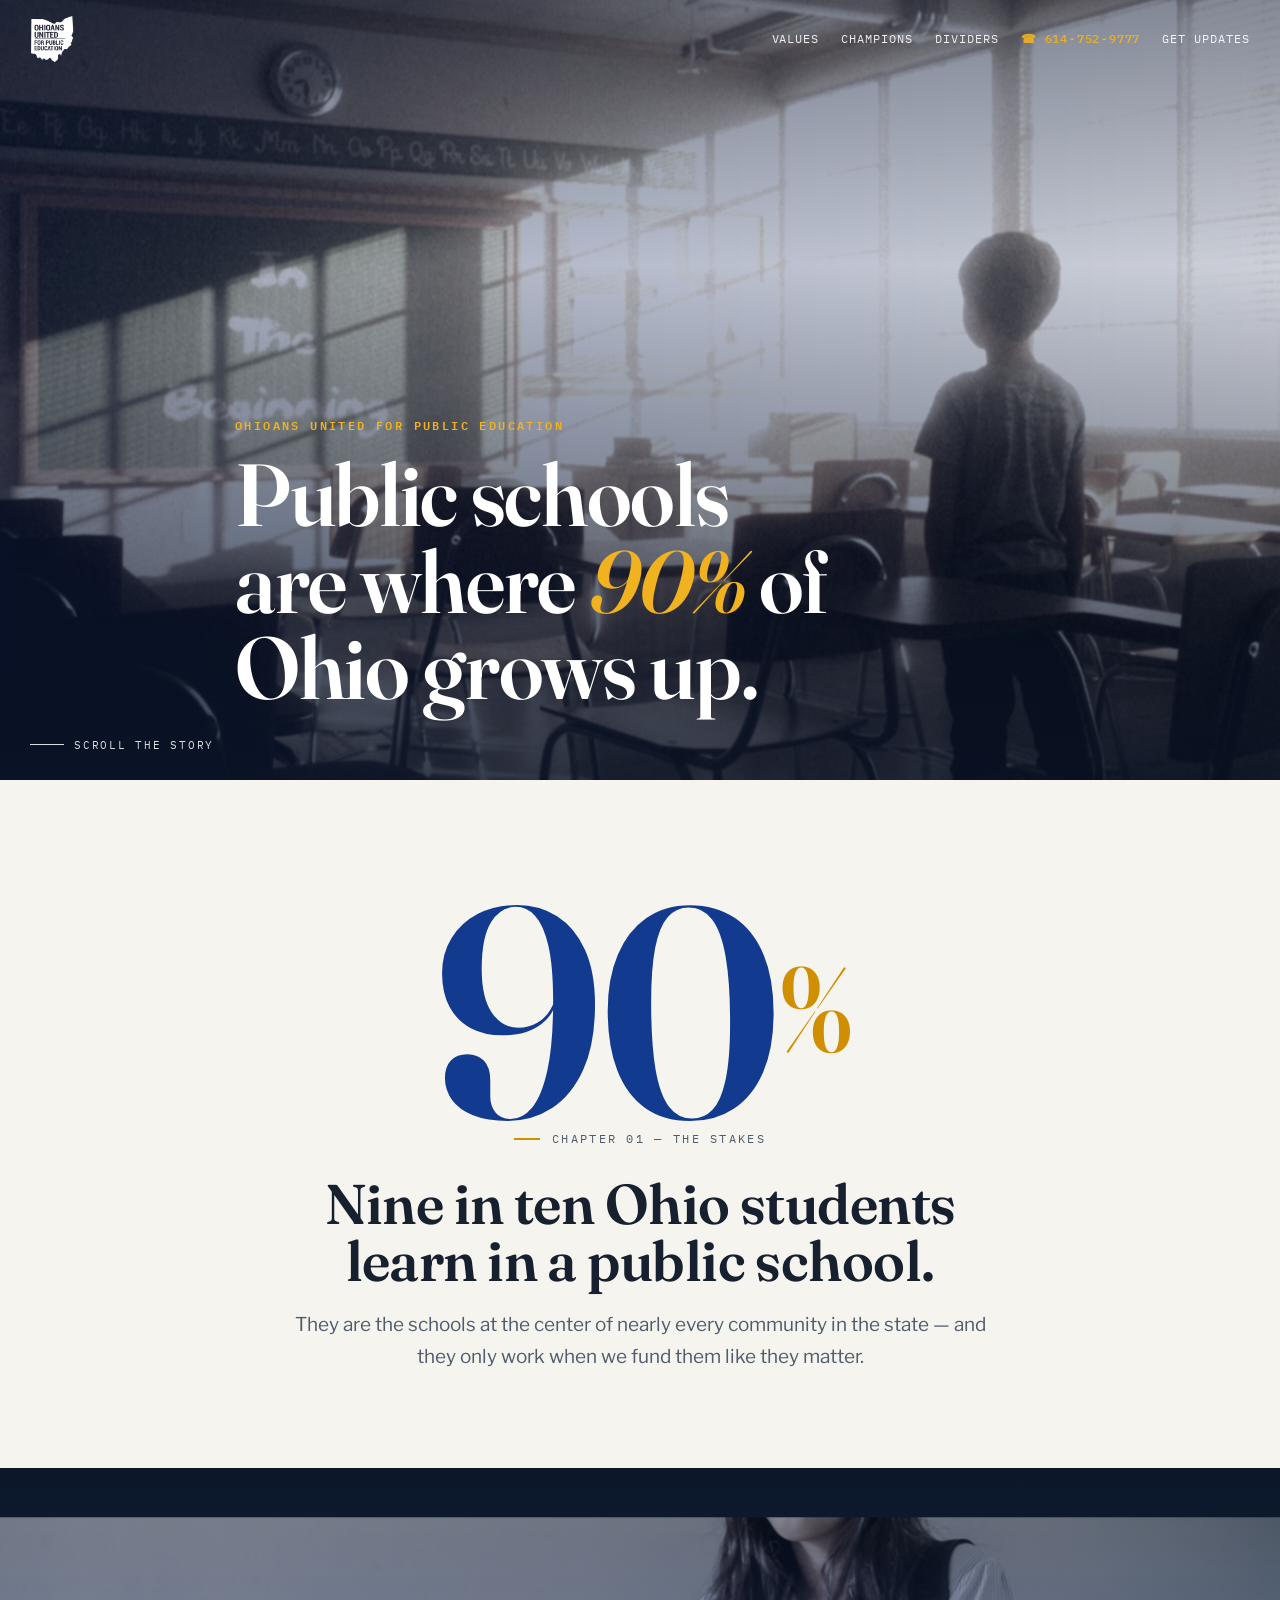
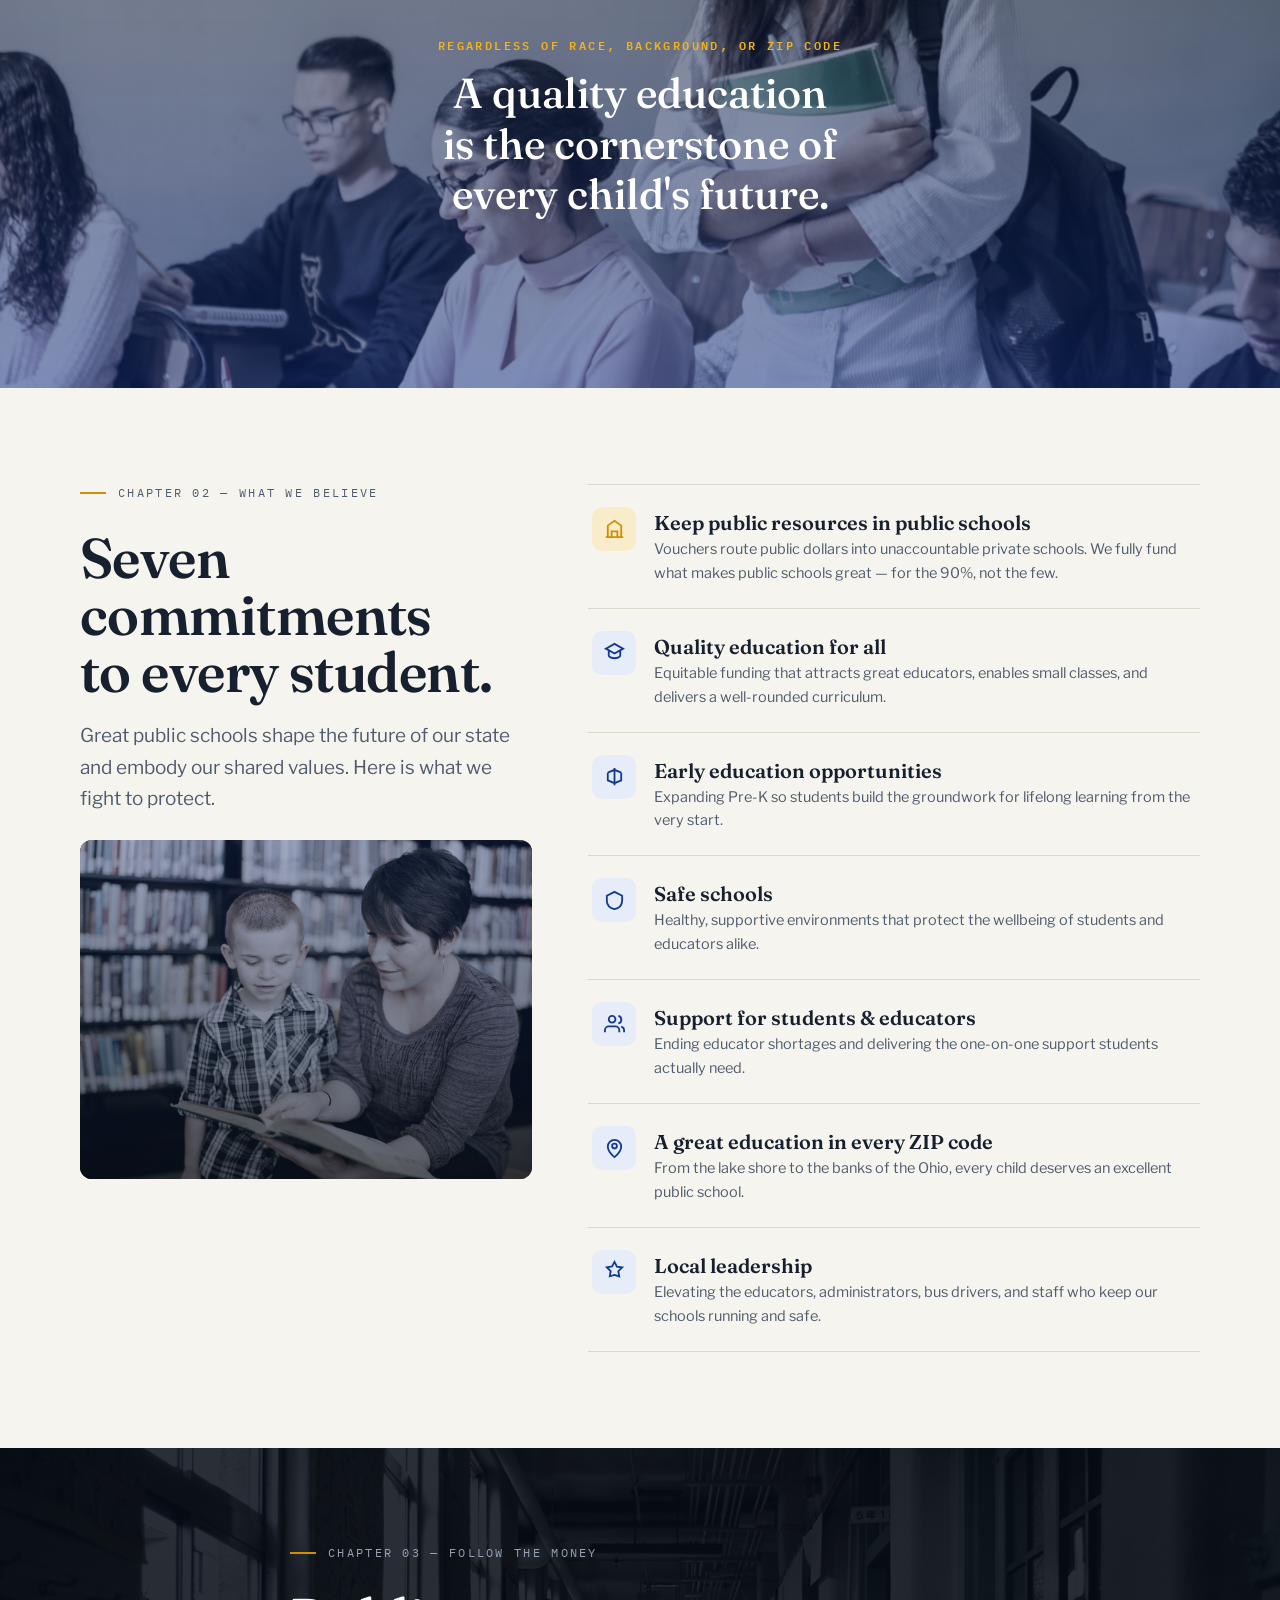
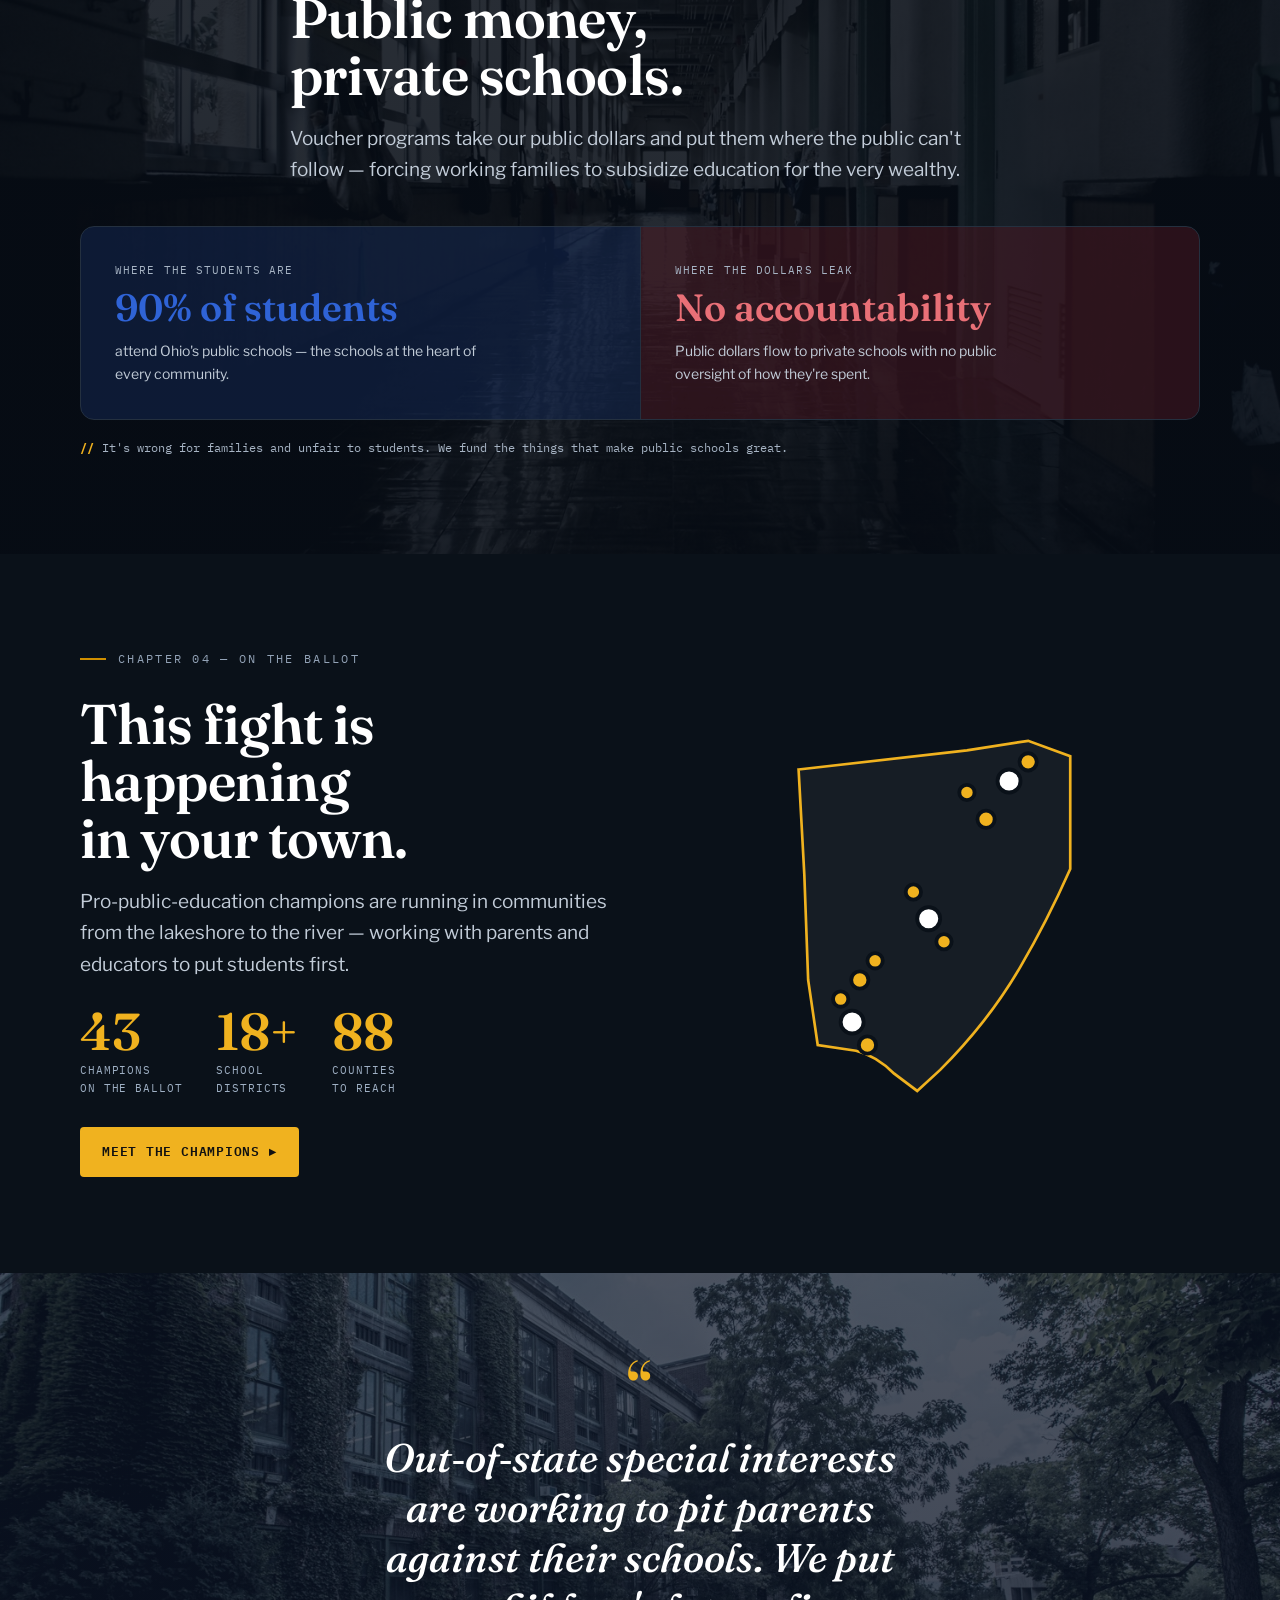
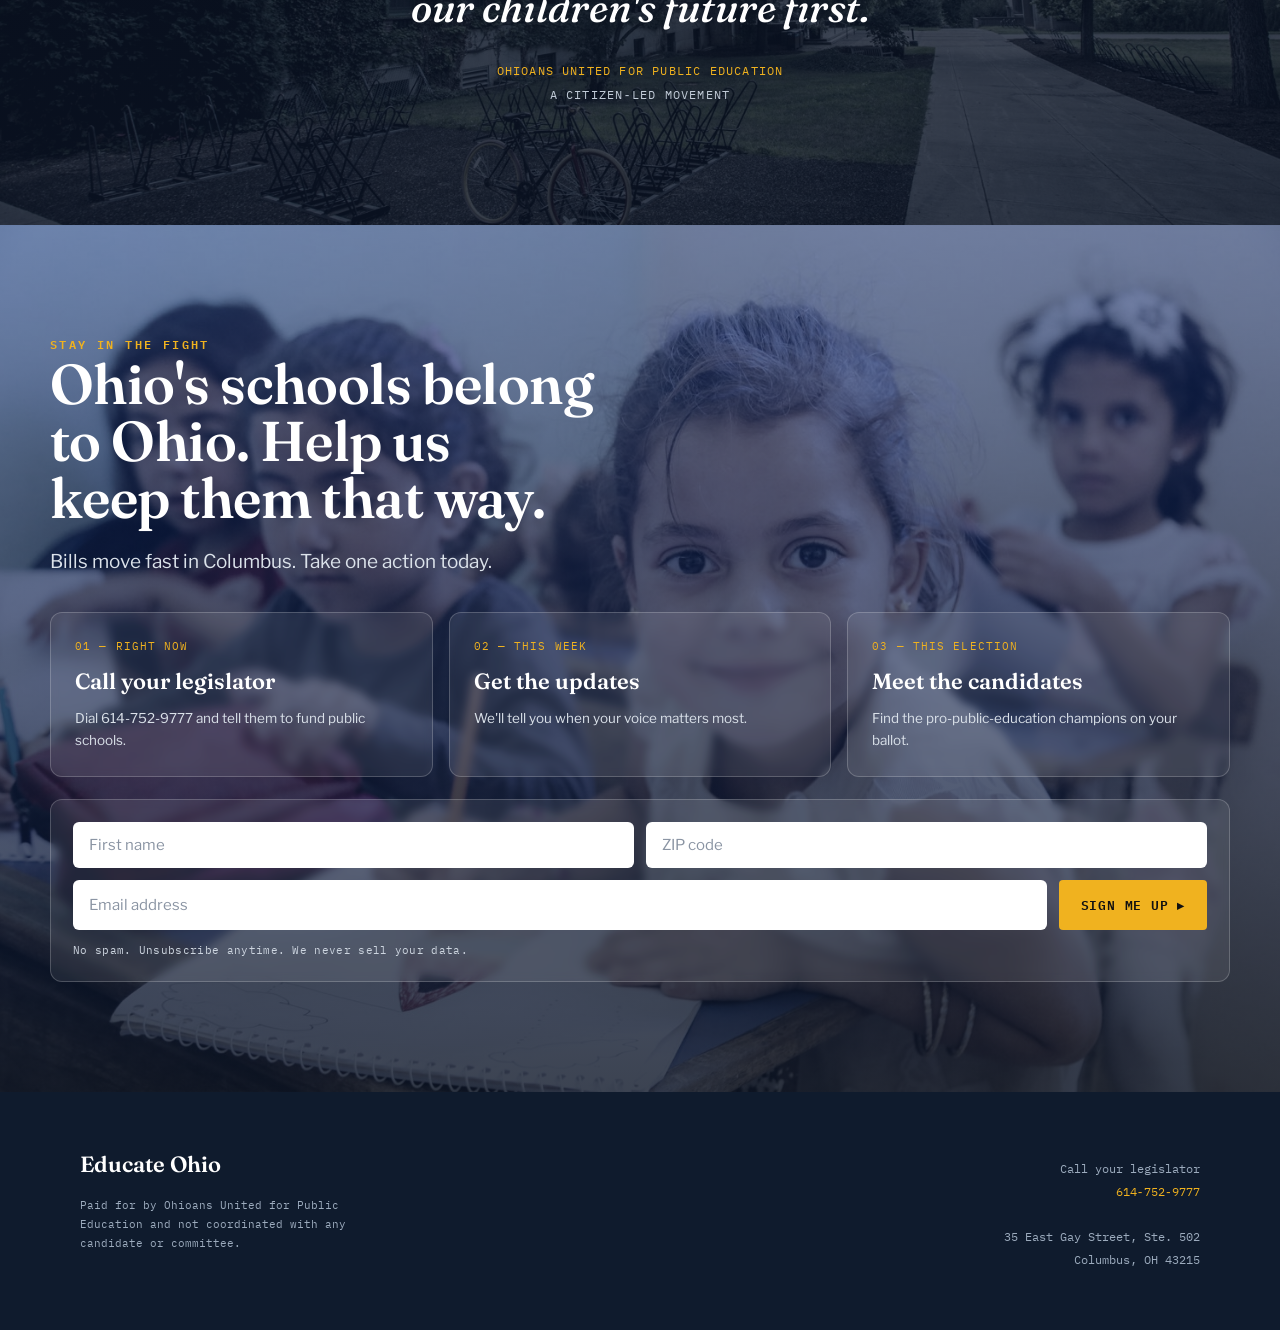
==== commit 8dc7ba6f: "Add game promo panel: slides up after 5s on homepage, links to the gameshow Co-Authored-By: Claude O" ====
--- a/index.html
+++ b/index.html
@@ -247,6 +247,18 @@
   </div>
 </footer>
 
+<div class="game-promo" id="gamePromo" role="complementary" aria-label="Play the game">
+  <div class="gp-inner">
+    <span class="gp-wheel" aria-hidden="true">🎡</span>
+    <div class="gp-text">
+      <strong>The billionaire who'd defund your schools?</strong>
+      <span>We made a rigged gameshow about it &mdash; and the house always wins.</span>
+    </div>
+    <a class="gp-cta" href="https://ohio-gameshow.netlify.app" target="_blank" rel="noopener">Play the rigged game ▸</a>
+    <button class="gp-close" id="gpClose" aria-label="Dismiss">✕</button>
+  </div>
+</div>
+
 <script src="assets/js/main.js" defer></script>
 </body>
 </html>
--- a/assets/css/style.css
+++ b/assets/css/style.css
@@ -282,6 +282,39 @@
 footer.site a{color:var(--gold-bright);text-decoration:none}
 @media(max-width:600px){footer.site .addr{text-align:left}}
 
+/* ---------- game promo panel (slides up after 5s) ---------- */
+.game-promo{position:fixed;left:0;right:0;bottom:0;z-index:70;transform:translateY(115%);
+  visibility:hidden;transition:transform .55s cubic-bezier(.2,.85,.25,1),visibility 0s linear .55s;
+  will-change:transform}
+.game-promo.show{transform:translateY(0);visibility:visible;transition:transform .55s cubic-bezier(.2,.85,.25,1)}
+.gp-inner{max-width:var(--maxw);margin:0 auto;display:flex;align-items:center;gap:18px;
+  background:var(--ink-deep);color:#fff;border-top:2px solid var(--gold);
+  box-shadow:0 -10px 34px rgba(0,0,0,.34);padding:14px 22px}
+.gp-wheel{font-size:30px;line-height:1;flex:none;animation:gp-spin 4s linear infinite}
+@keyframes gp-spin{to{transform:rotate(360deg)}}
+.gp-text{display:flex;flex-direction:column;gap:2px;min-width:0}
+.gp-text strong{font-family:var(--serif);font-weight:600;font-size:16px;line-height:1.2}
+.gp-text span{font-size:13px;color:#c2ccd8}
+.gp-cta{margin-left:auto;flex:none;font-family:var(--mono);font-size:12.5px;letter-spacing:.06em;
+  text-transform:uppercase;font-weight:600;text-decoration:none;background:var(--gold-bright);color:#1a1205;
+  padding:12px 18px;border-radius:6px;transition:transform .15s ease,filter .2s}
+.gp-cta:hover{transform:translateY(-2px);filter:brightness(1.05)}
+.gp-close{flex:none;background:transparent;border:0;color:#9fb0c9;font-size:18px;line-height:1;
+  cursor:pointer;padding:6px;border-radius:6px}
+.gp-close:hover{color:#fff}
+@media(max-width:640px){
+  .gp-inner{flex-wrap:wrap;gap:12px;padding:14px 16px}
+  .gp-text{flex:1 1 100%;order:2}
+  .gp-wheel{order:1}
+  .gp-close{order:1;margin-left:auto}
+  .gp-cta{order:3;flex:1 1 100%;margin-left:0;text-align:center}
+}
+@media(prefers-reduced-motion:reduce){
+  .game-promo{transition:visibility 0s}
+  .game-promo.show{transition:visibility 0s}
+  .gp-wheel{animation:none}
+}
+
 /* ============================================================
    Candidates page
    ============================================================ */
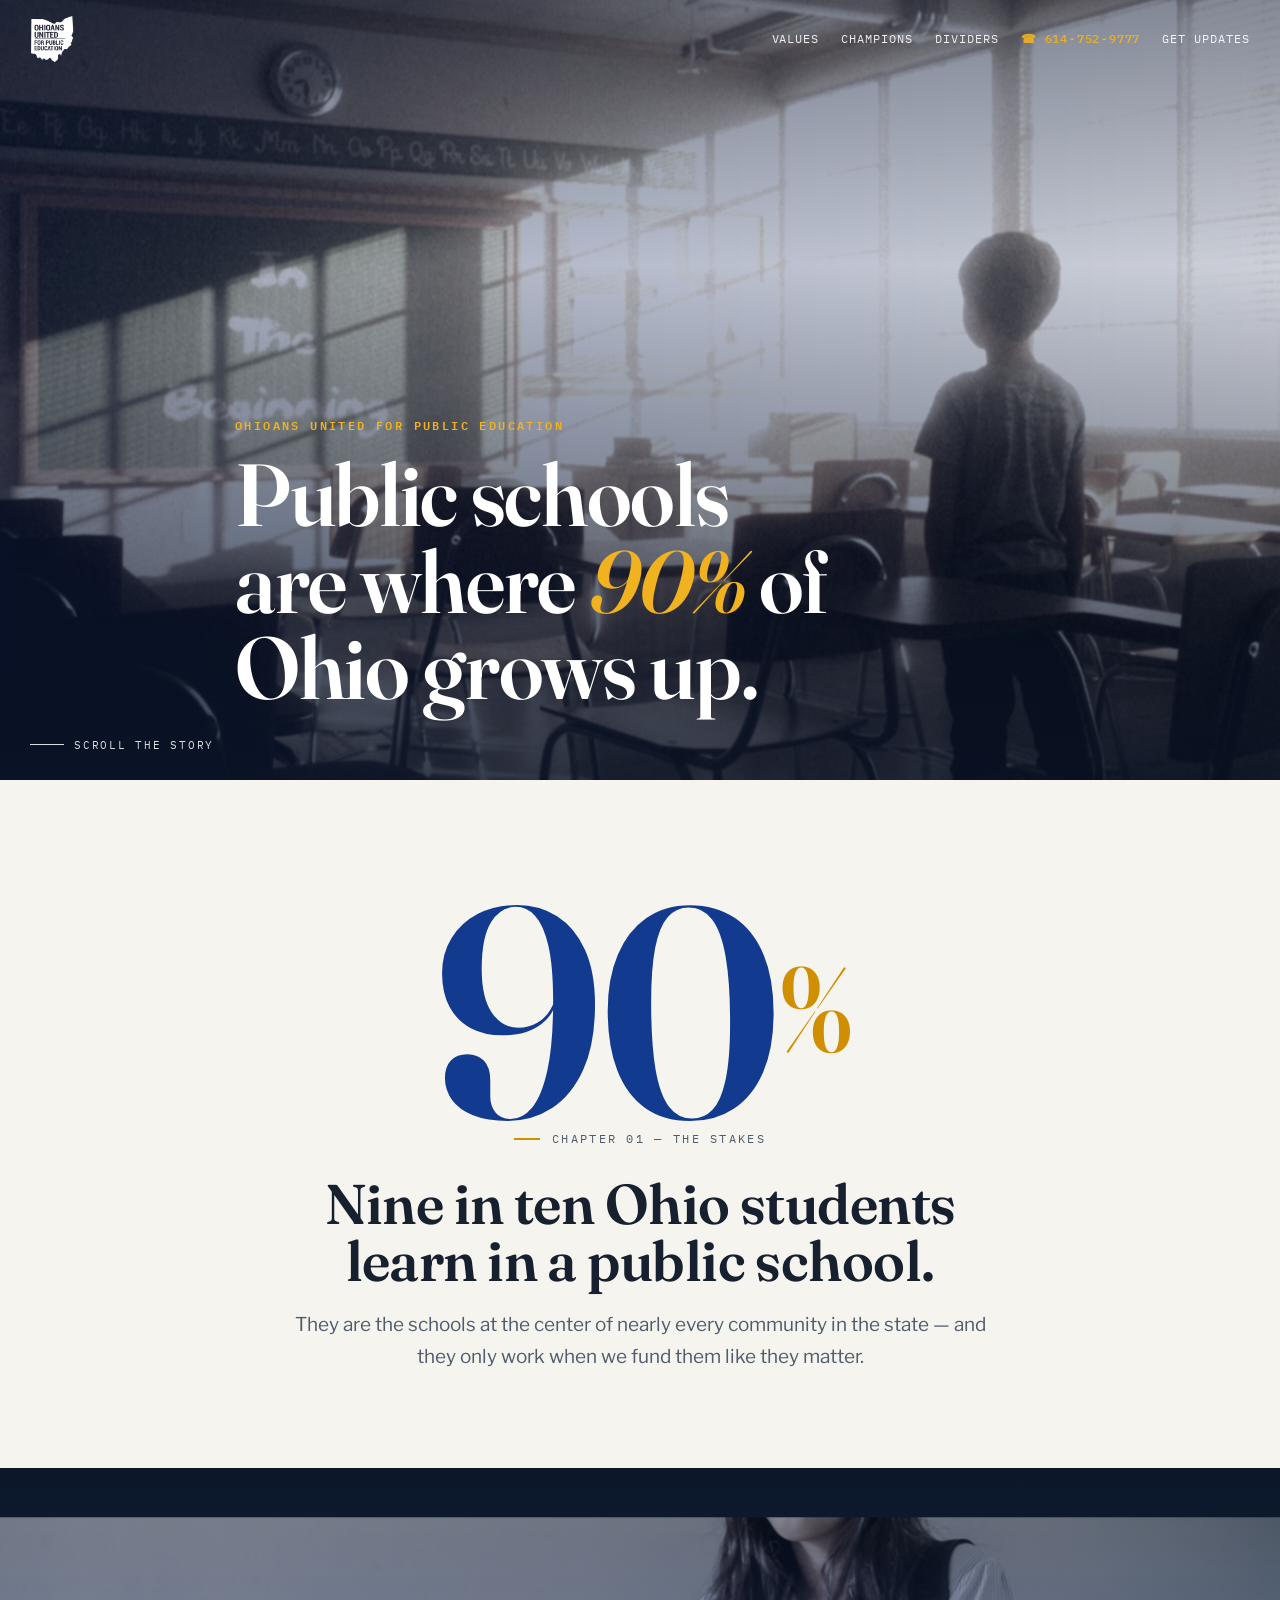
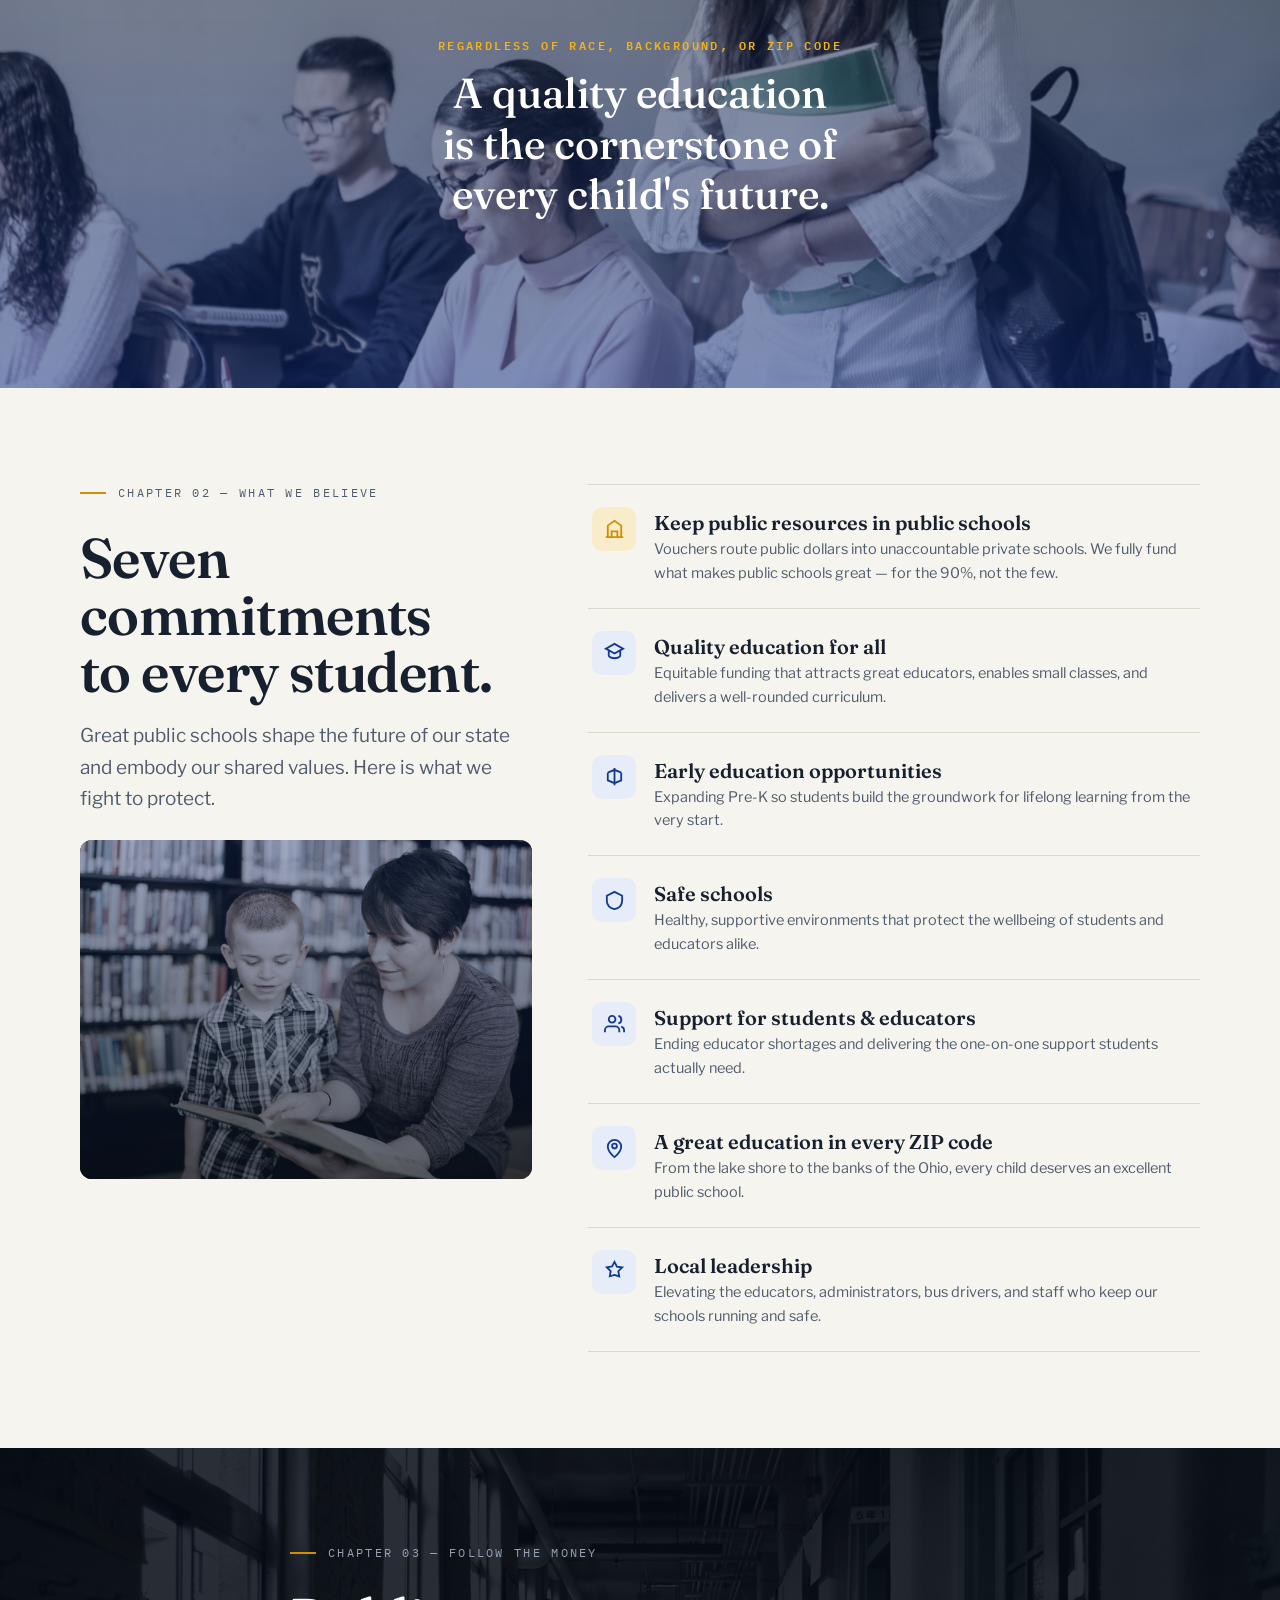
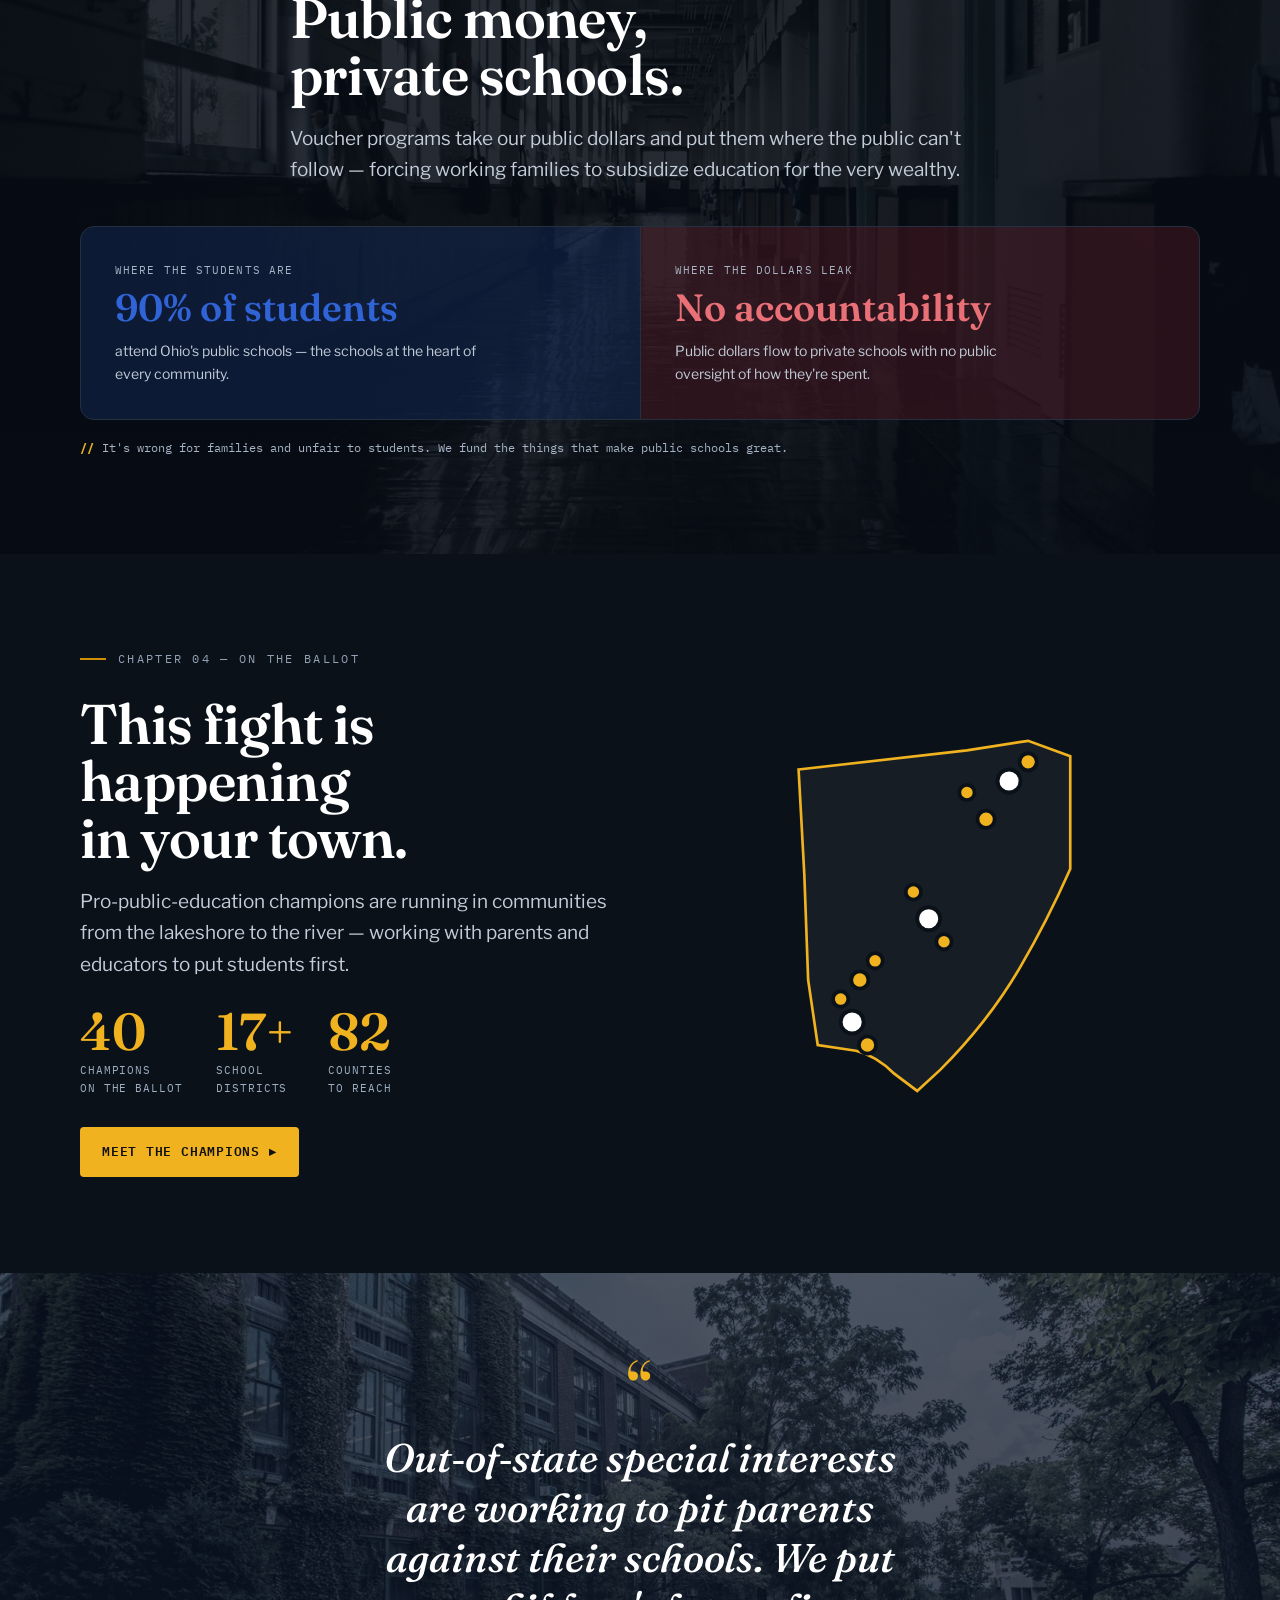
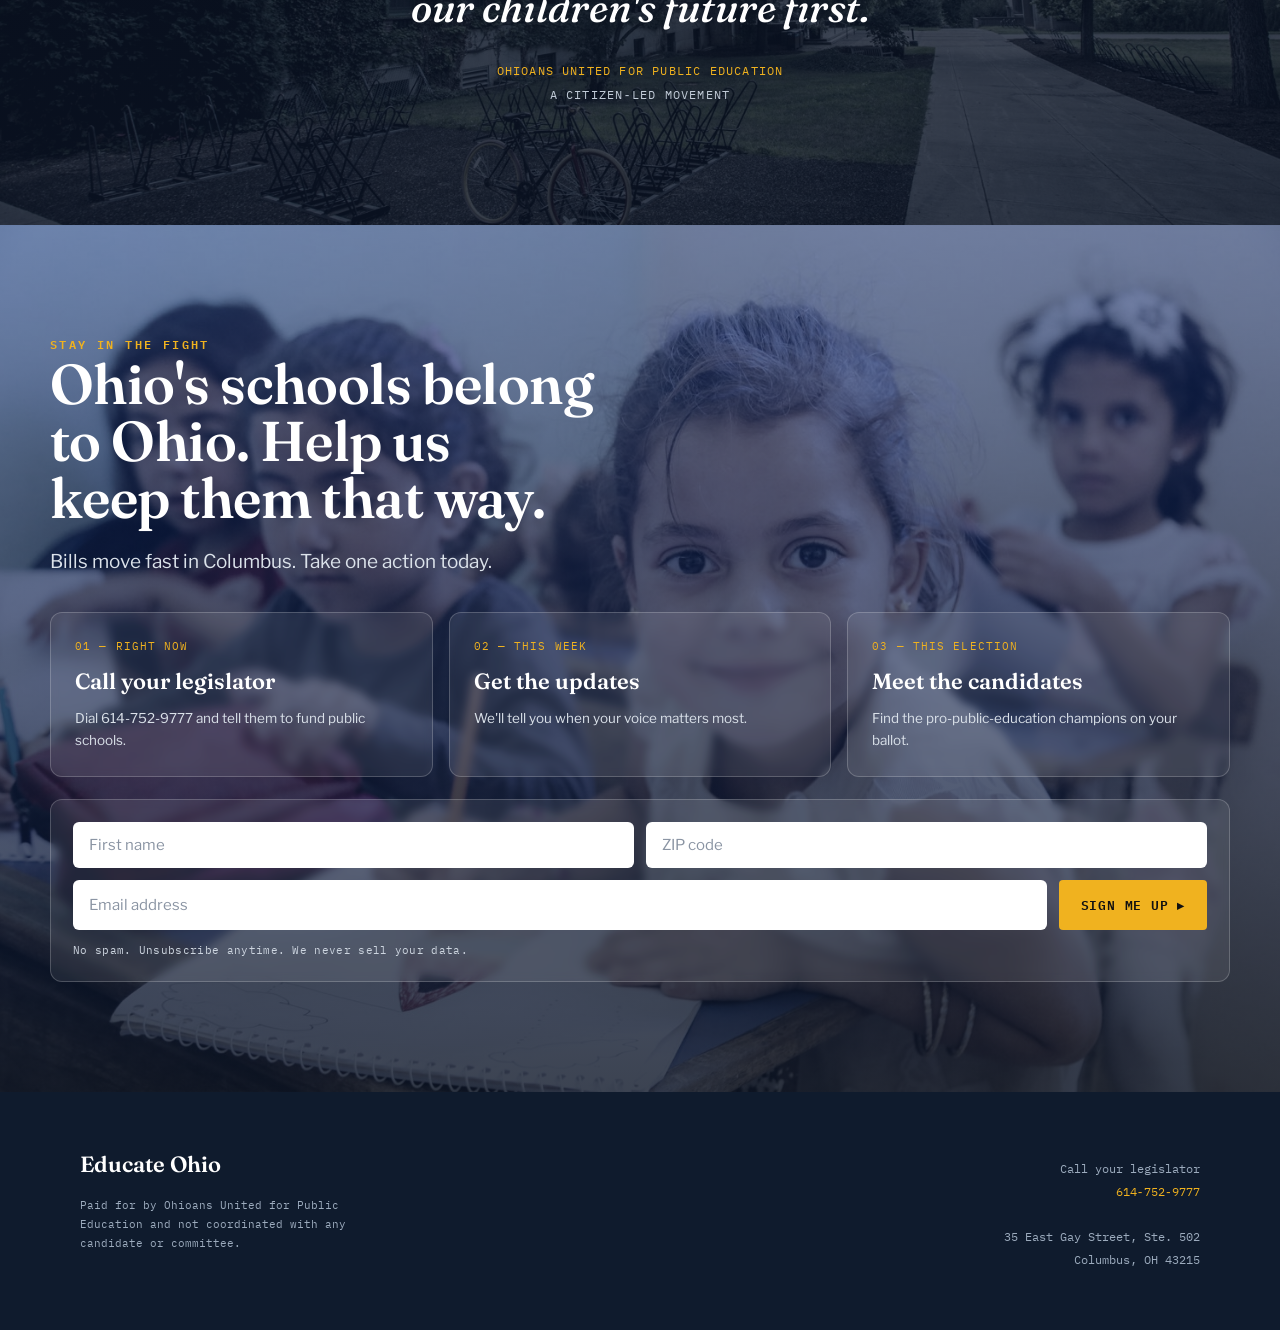
==== commit a6652f00: "Promo slider: B&W cackling Vivek head to match the wheel hub Co-Authored-By: Claude Opus 4.8 <norepl" ====
--- a/index.html
+++ b/index.html
@@ -249,7 +249,7 @@
 
 <div class="game-promo" id="gamePromo" role="complementary" aria-label="Play the game">
   <div class="gp-inner">
-    <span class="gp-wheel" aria-hidden="true">🎡</span>
+    <span class="gp-wheel" aria-hidden="true"><img src="assets/img/vivek-hub.png" alt=""></span>
     <div class="gp-text">
       <strong>The billionaire who'd defund your schools?</strong>
       <span>We made a rigged gameshow about it &mdash; and the house always wins.</span>
--- a/assets/css/style.css
+++ b/assets/css/style.css
@@ -290,8 +290,11 @@
 .gp-inner{max-width:var(--maxw);margin:0 auto;display:flex;align-items:center;gap:18px;
   background:var(--ink-deep);color:#fff;border-top:2px solid var(--gold);
   box-shadow:0 -10px 34px rgba(0,0,0,.34);padding:14px 22px}
-.gp-wheel{font-size:30px;line-height:1;flex:none;animation:gp-spin 4s linear infinite}
-@keyframes gp-spin{to{transform:rotate(360deg)}}
+.gp-wheel{flex:none;width:46px;height:46px;border-radius:50%;overflow:hidden;
+  border:2px solid var(--gold);background:var(--ink-deep)}
+.gp-wheel img{width:100%;height:100%;object-fit:cover;display:block;transform-origin:center;
+  animation:gp-cackle 2.4s ease-in-out infinite}
+@keyframes gp-cackle{0%,100%{transform:rotate(-4deg) scale(1)}50%{transform:rotate(4deg) scale(1.05)}}
 .gp-text{display:flex;flex-direction:column;gap:2px;min-width:0}
 .gp-text strong{font-family:var(--serif);font-weight:600;font-size:16px;line-height:1.2}
 .gp-text span{font-size:13px;color:#c2ccd8}
@@ -312,7 +315,7 @@
 @media(prefers-reduced-motion:reduce){
   .game-promo{transition:visibility 0s}
   .game-promo.show{transition:visibility 0s}
-  .gp-wheel{animation:none}
+  .gp-wheel img{animation:none}
 }
 
 /* ============================================================
